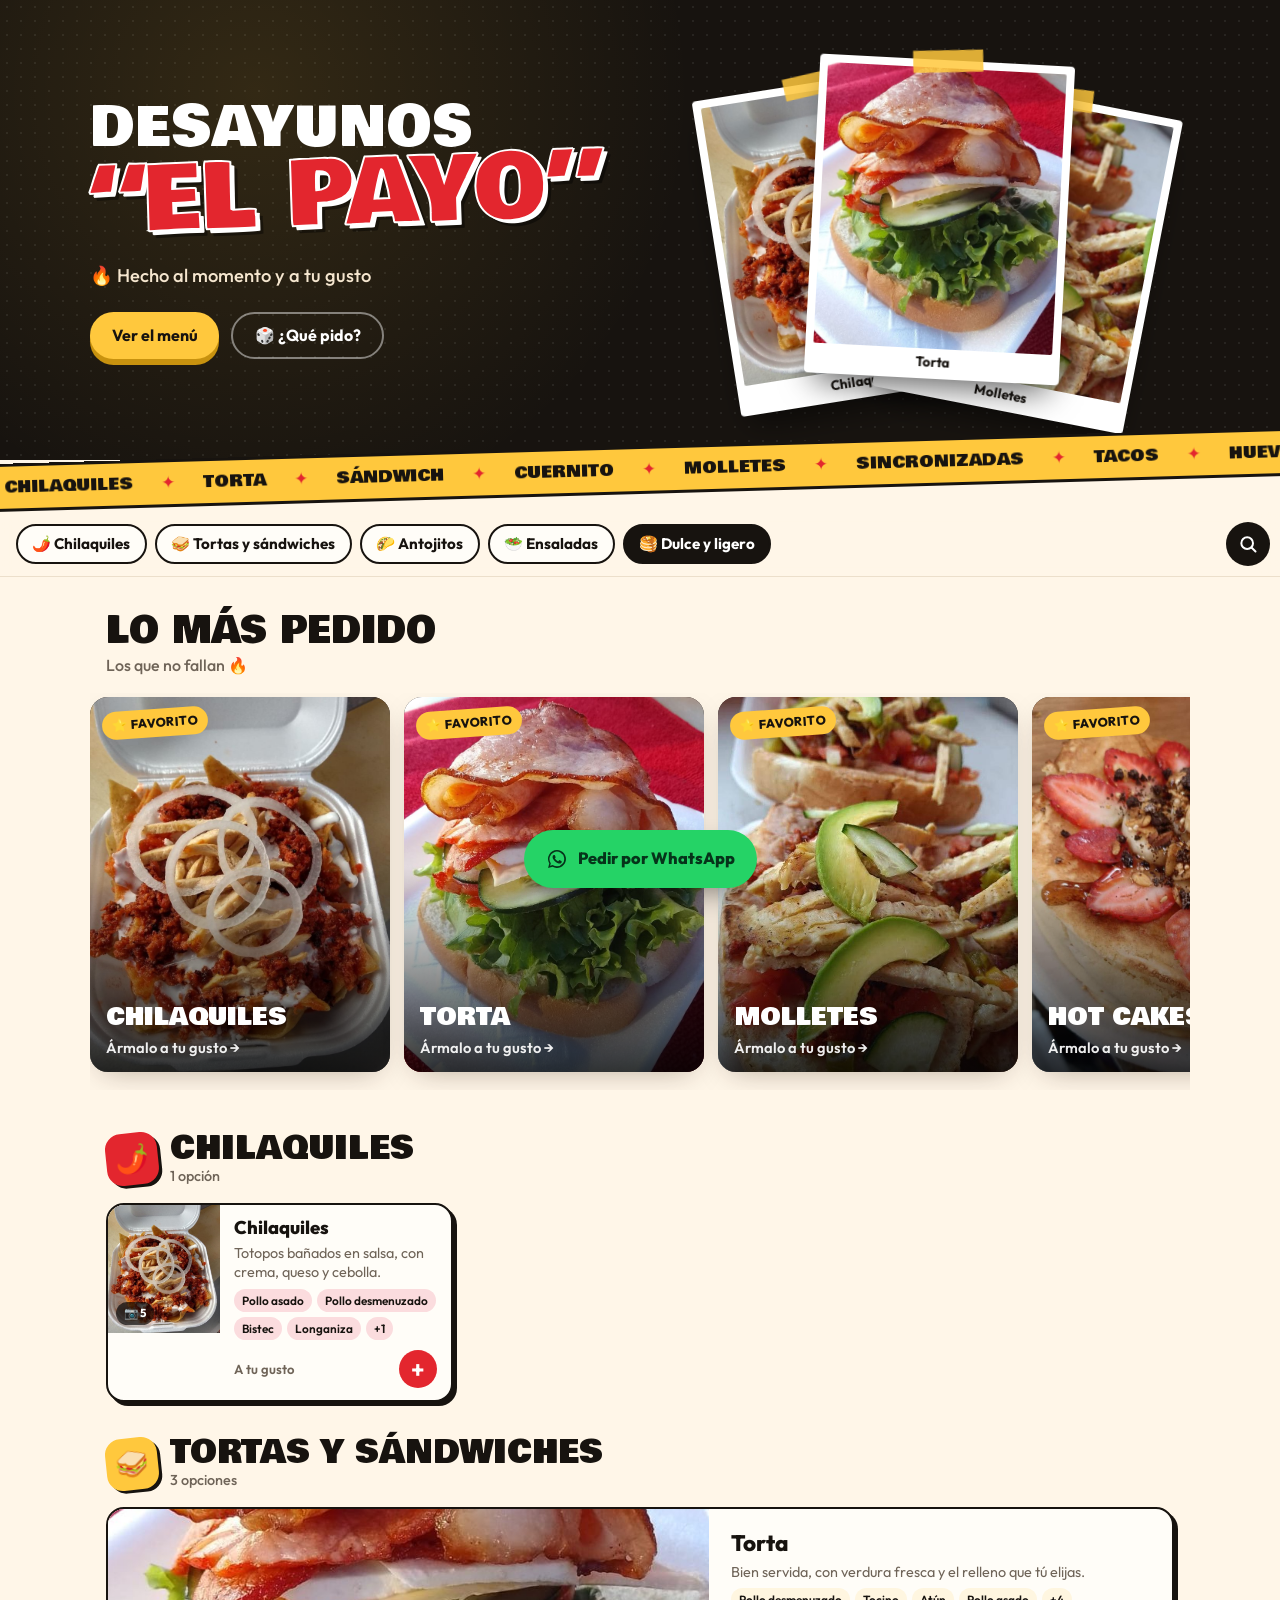
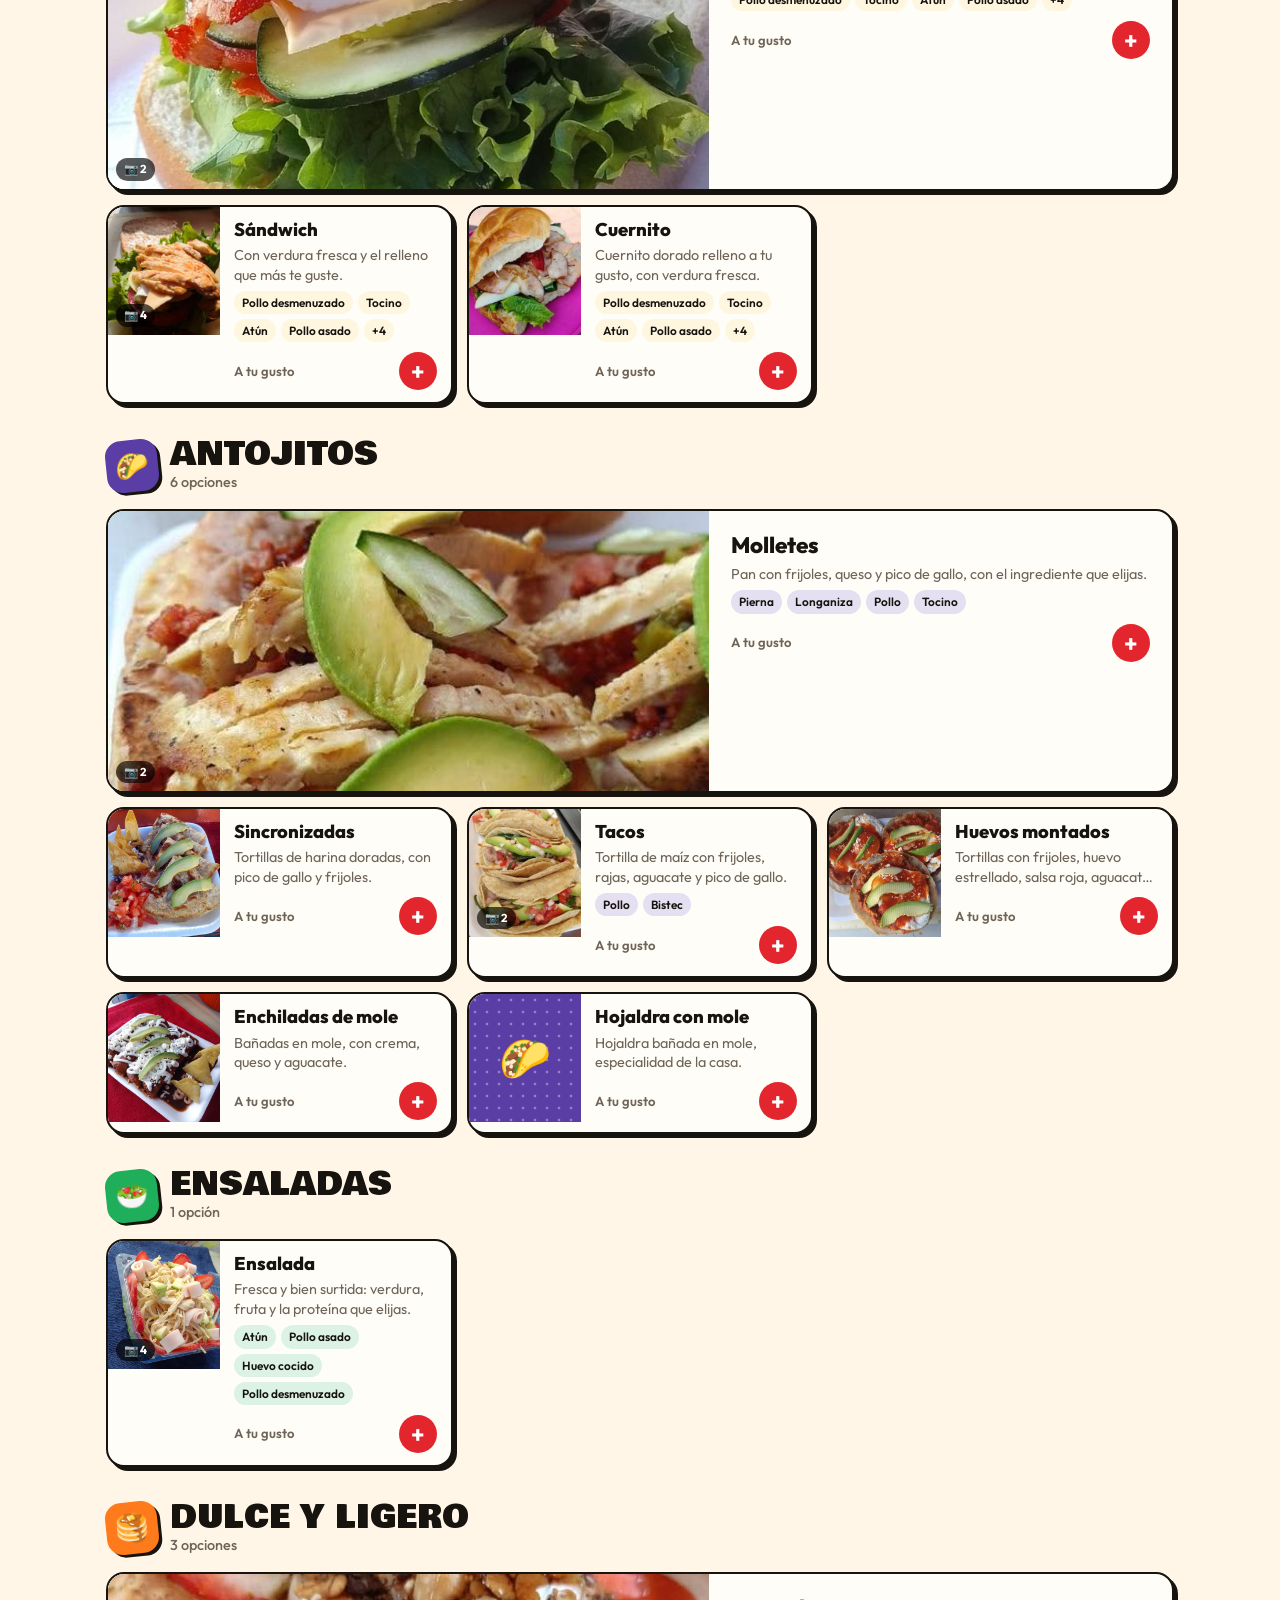
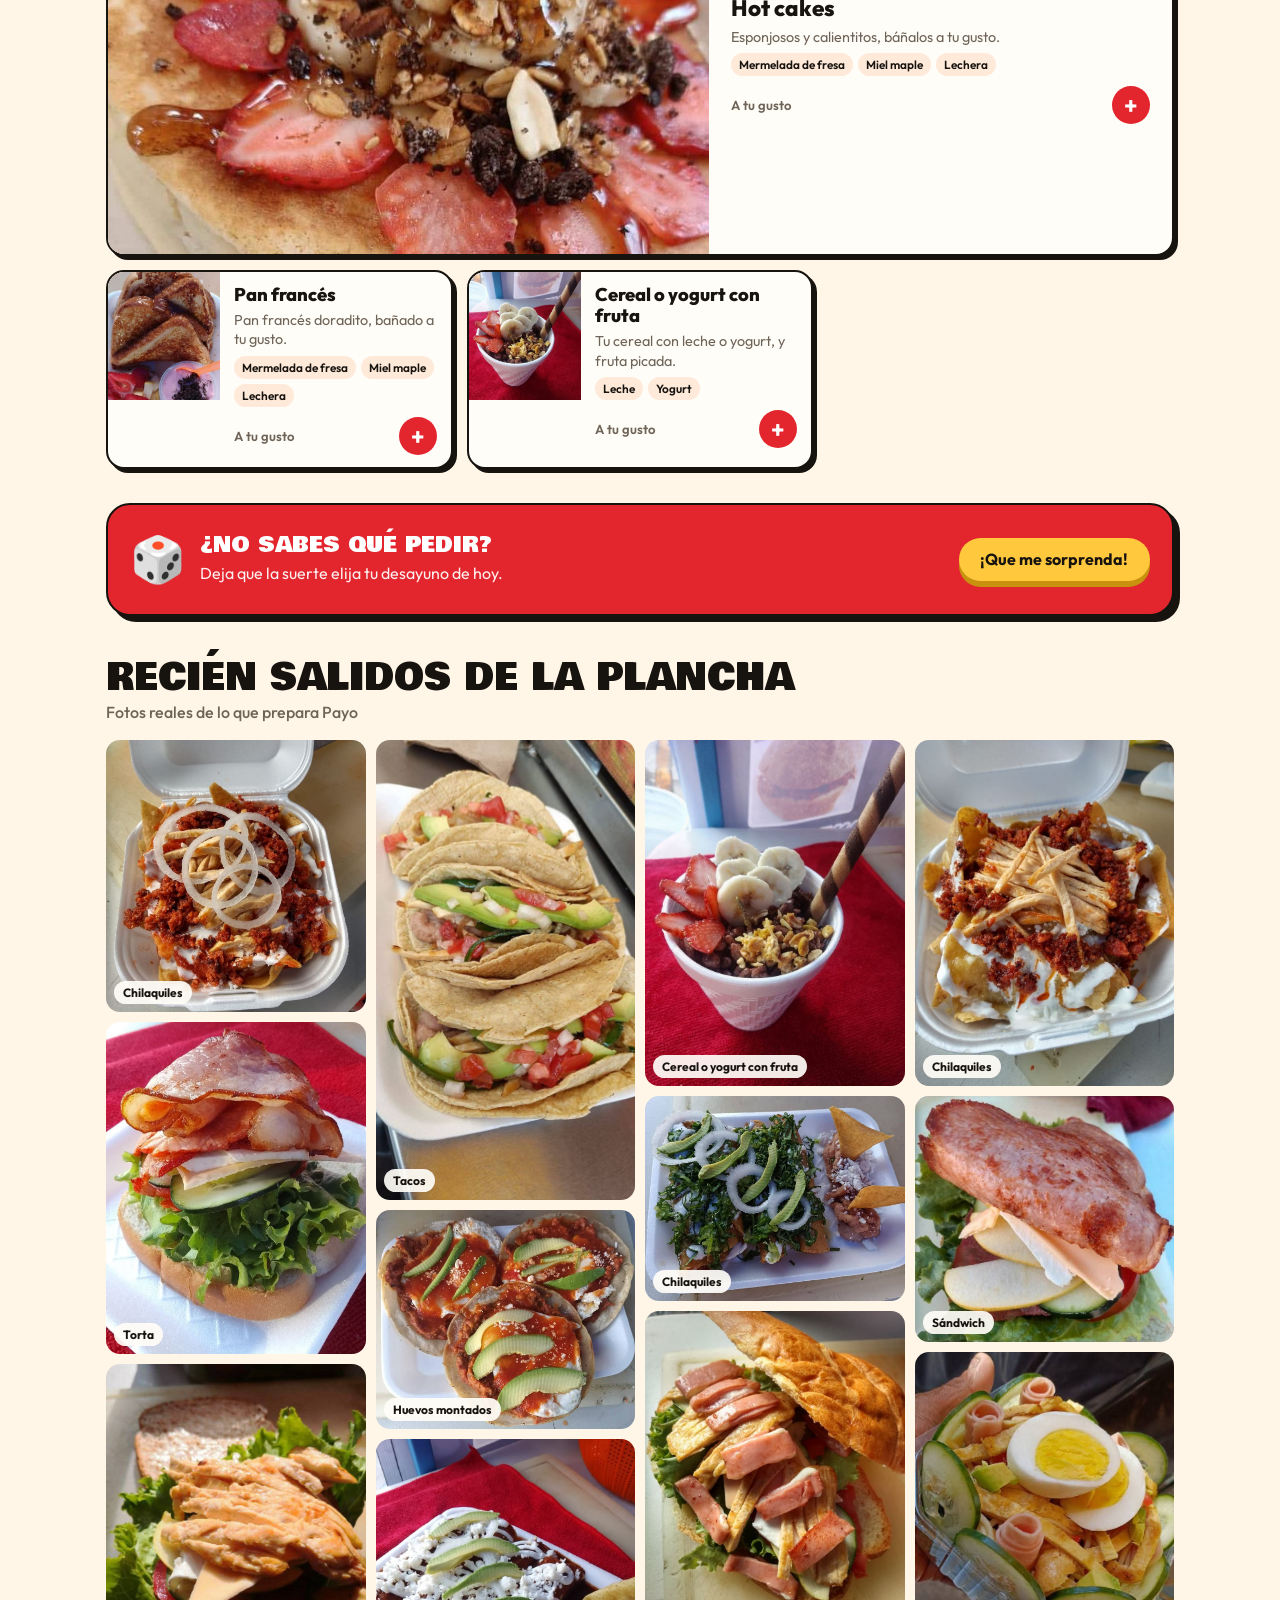
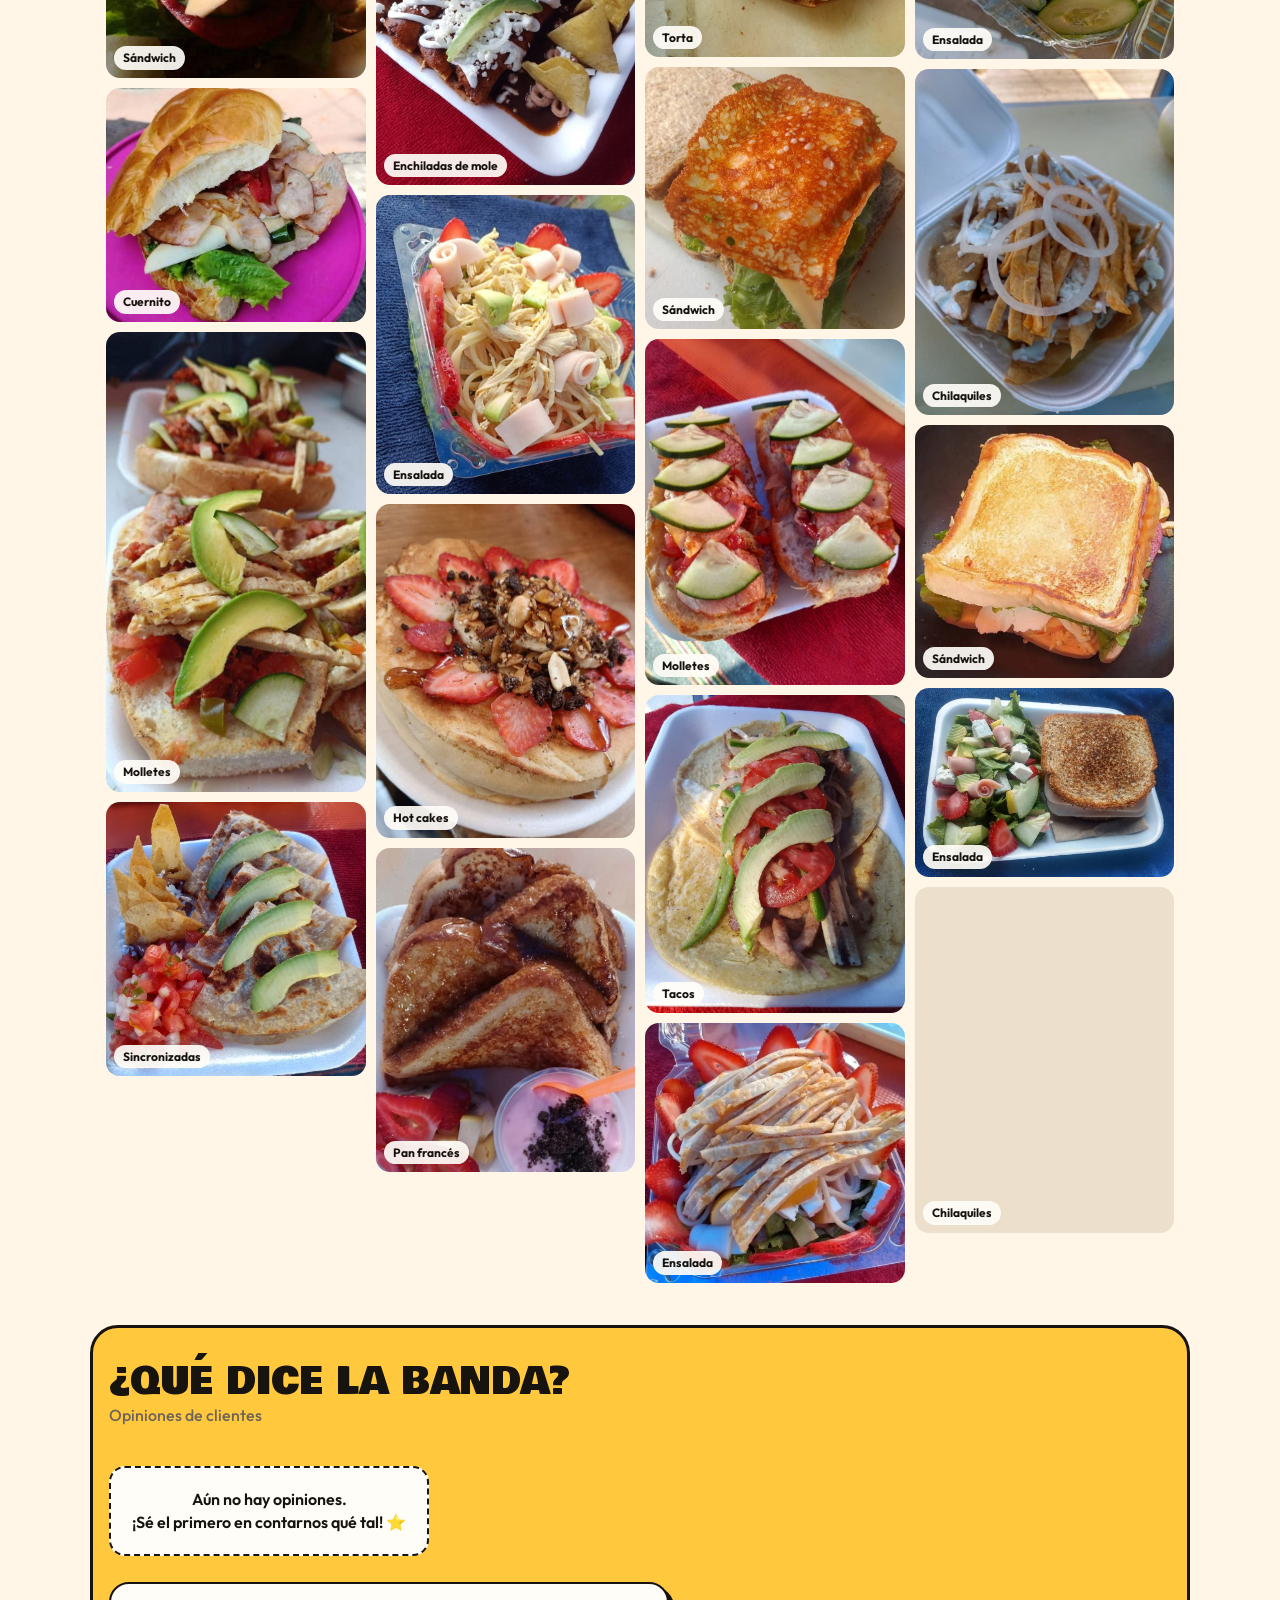
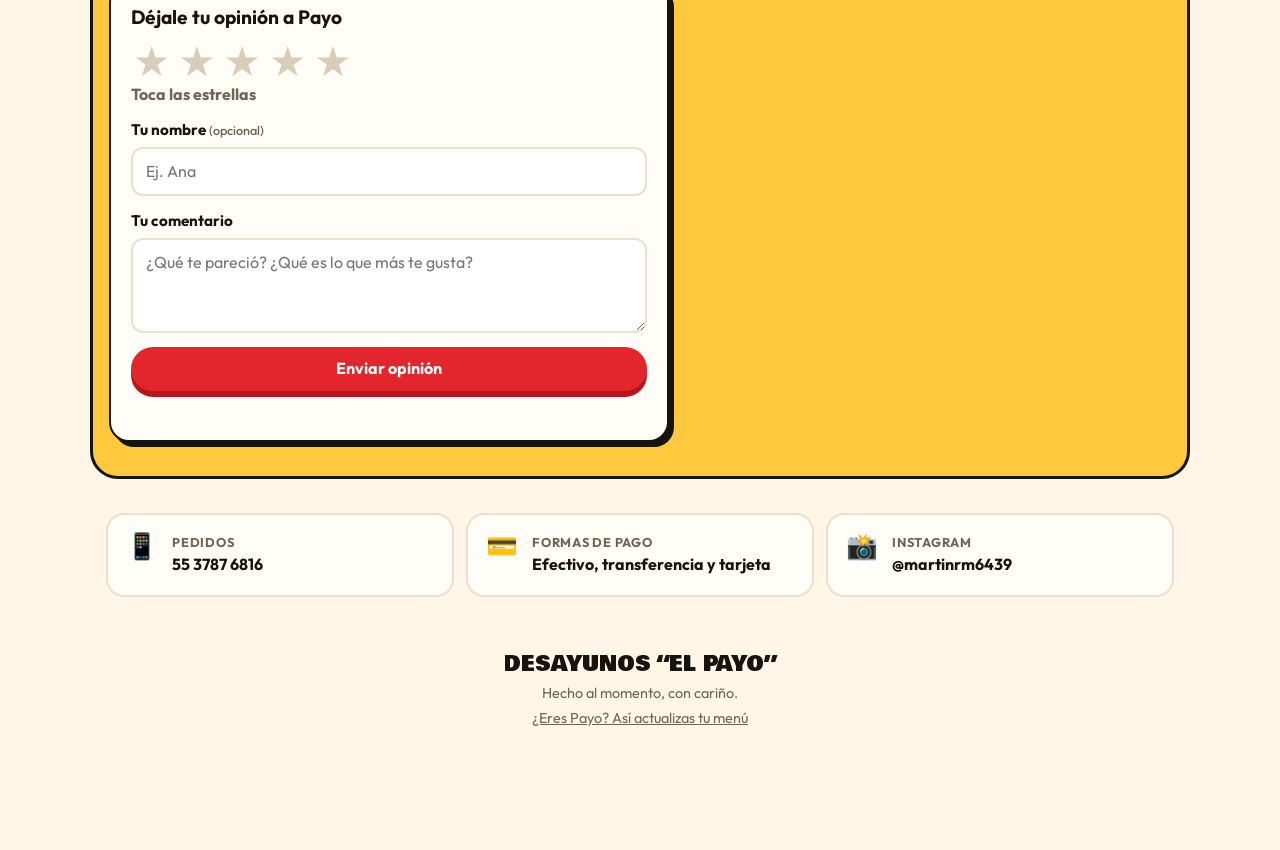
==== index.html @ 549eda96 "Menú digital de Desayunos El Payo Menú para celular con fotos de Payo, pedidos personalizados por Wh" ====
<!DOCTYPE html>
<html lang="es">
<head>
  <meta charset="UTF-8">
  <meta name="viewport" content="width=device-width, initial-scale=1, viewport-fit=cover">
  <title>Desayunos El Payo · Menú</title>
  <meta name="description" content="Menú de Desayunos El Payo: chilaquiles, tortas, molletes y más, hechos al momento y a tu gusto. Pide por WhatsApp.">
  <meta name="theme-color" content="#17130F">
  <meta property="og:title" content="Desayunos El Payo · Menú">
  <meta property="og:description" content="Hecho al momento y a tu gusto. Arma tu pedido y mándalo por WhatsApp.">
  <meta property="og:image" content="fotos/chilaquiles-1.jpg">
  <link rel="icon" href="data:image/svg+xml,<svg xmlns='http://www.w3.org/2000/svg' viewBox='0 0 100 100'><text y='.9em' font-size='90'>🍳</text></svg>">
  <link rel="preconnect" href="https://fonts.googleapis.com">
  <link rel="preconnect" href="https://fonts.gstatic.com" crossorigin>
  <link href="https://fonts.googleapis.com/css2?family=Bowlby+One&family=Outfit:wght@400;500;600;700;800&display=swap" rel="stylesheet">
  <link rel="stylesheet" href="estilos.css">
</head>
<body>

  <!-- PORTADA -->
  <header class="hero" id="inicio">
    <div class="hero-text">
      <p class="hero-kicker">Desayunos</p>
      <h1 class="hero-title" id="nombre-negocio">“El Payo”</h1>
      <p class="hero-tagline" id="frase">Hecho al momento y a tu gusto</p>
      <div class="hero-actions">
        <a href="#menu" class="btn btn-yellow">Ver el menú</a>
        <button type="button" class="btn btn-ghost" data-ruleta>🎲 ¿Qué pido?</button>
      </div>
    </div>
    <div class="hero-photos" id="hero-fotos" aria-hidden="true"></div>
  </header>

  <div class="marquee" aria-hidden="true"><div class="marquee-track" id="marquee"></div></div>

  <div class="aviso" id="aviso" hidden></div>

  <!-- NAVEGACIÓN DE CATEGORÍAS -->
  <nav class="cats" id="cats" aria-label="Categorías del menú">
    <div class="cats-scroll" id="cats-lista"></div>
    <button type="button" class="cats-search" id="btn-buscar" aria-label="Buscar platillo">
      <svg viewBox="0 0 24 24" width="20" height="20"><circle cx="11" cy="11" r="7" fill="none" stroke="currentColor" stroke-width="2.4"/><path d="M16.5 16.5 21 21" stroke="currentColor" stroke-width="2.4" stroke-linecap="round"/></svg>
    </button>
    <div class="search-box" id="search-box" hidden>
      <input type="search" id="buscar" placeholder="Busca: chilaquiles, pierna, hot cakes…" autocomplete="off" aria-label="Buscar en el menú">
      <button type="button" id="cerrar-buscar" aria-label="Cerrar búsqueda">✕</button>
    </div>
  </nav>

  <main>
    <section class="block favs" id="favoritos" hidden>
      <div class="block-head">
        <h2 class="block-title">Lo más pedido</h2>
        <p class="block-sub">Los que no fallan 🔥</p>
      </div>
      <div class="favs-scroll" id="favs-lista"></div>
    </section>

    <div id="menu" class="menu"></div>
    <p class="sin-resultados" id="sin-resultados" hidden>No encontramos ese antojo 😅 <br>Pídeselo a Payo por WhatsApp, seguro te lo prepara.</p>

    <!-- RULETA -->
    <section class="block ruleta-cta">
      <div class="ruleta-card">
        <span class="ruleta-dice" aria-hidden="true">🎲</span>
        <div>
          <h2>¿No sabes qué pedir?</h2>
          <p>Deja que la suerte elija tu desayuno de hoy.</p>
        </div>
        <button type="button" class="btn btn-red" data-ruleta>¡Que me sorprenda!</button>
      </div>
    </section>

    <!-- GALERÍA -->
    <section class="block" id="galeria">
      <div class="block-head">
        <h2 class="block-title">Recién salidos de la plancha</h2>
        <p class="block-sub">Fotos reales de lo que prepara Payo</p>
      </div>
      <div class="galeria" id="galeria-lista"></div>
    </section>

    <!-- OPINIONES -->
    <section class="block opiniones" id="opiniones">
      <div class="block-head">
        <h2 class="block-title">¿Qué dice la banda?</h2>
        <p class="block-sub">Opiniones de clientes</p>
      </div>
      <div class="op-resumen" id="op-resumen"></div>
      <div class="op-scroll" id="op-lista"></div>

      <form class="op-form" id="op-form" novalidate>
        <h3>Déjale tu opinión a Payo</h3>
        <div class="stars-input" id="stars-input" role="radiogroup" aria-label="Calificación">
          <button type="button" role="radio" aria-checked="false" data-v="1" aria-label="1 estrella">★</button>
          <button type="button" role="radio" aria-checked="false" data-v="2" aria-label="2 estrellas">★</button>
          <button type="button" role="radio" aria-checked="false" data-v="3" aria-label="3 estrellas">★</button>
          <button type="button" role="radio" aria-checked="false" data-v="4" aria-label="4 estrellas">★</button>
          <button type="button" role="radio" aria-checked="false" data-v="5" aria-label="5 estrellas">★</button>
        </div>
        <p class="stars-label" id="stars-label">Toca las estrellas</p>
        <label class="field">
          <span>Tu nombre <small>(opcional)</small></span>
          <input type="text" id="op-nombre" maxlength="40" autocomplete="given-name" placeholder="Ej. Ana">
        </label>
        <label class="field">
          <span>Tu comentario</span>
          <textarea id="op-comentario" rows="3" maxlength="400" placeholder="¿Qué te pareció? ¿Qué es lo que más te gusta?"></textarea>
        </label>
        <input type="text" id="op-web" class="hp" tabindex="-1" autocomplete="off" aria-hidden="true">
        <button type="submit" class="btn btn-red btn-block">Enviar opinión</button>
        <p class="op-nota" id="op-nota"></p>
      </form>
    </section>

    <!-- INFORMACIÓN -->
    <section class="block info" id="info">
      <div class="info-grid" id="info-lista"></div>
    </section>
  </main>

  <footer class="footer">
    <p class="footer-brand" id="footer-nombre">Desayunos “El Payo”</p>
    <p>Hecho al momento, con cariño.</p>
    <p class="footer-links"><a href="ayuda.html">¿Eres Payo? Así actualizas tu menú</a></p>
  </footer>

  <!-- BARRA DE PEDIDO -->
  <div class="cartbar" id="cartbar">
    <a class="cartbar-wa" id="cartbar-wa" href="#" target="_blank" rel="noopener">
      <svg viewBox="0 0 32 32" width="22" height="22" aria-hidden="true"><path fill="currentColor" d="M16 3a13 13 0 0 0-11.2 19.6L3 29l6.6-1.7A13 13 0 1 0 16 3Zm0 23.7c-2 0-4-.6-5.7-1.6l-.4-.2-3.9 1 1-3.8-.3-.4A10.7 10.7 0 1 1 16 26.7Zm5.9-8c-.3-.2-1.9-1-2.2-1-.3-.2-.5-.2-.7.1l-1 1.3c-.2.2-.4.2-.7.1a8.8 8.8 0 0 1-4.4-3.8c-.3-.6.3-.5 1-1.7.1-.2 0-.4 0-.6l-1-2.4c-.3-.6-.5-.5-.7-.5h-.6c-.2 0-.6.1-.9.4-.3.3-1.1 1.1-1.1 2.7s1.2 3.2 1.3 3.4c.2.2 2.3 3.5 5.6 5 2.1.9 2.9 1 4 .8.6-.1 1.9-.8 2.2-1.5.3-.8.3-1.4.2-1.5 0-.2-.3-.3-.6-.4Z"/></svg>
      <span>Pedir por WhatsApp</span>
    </a>
    <button type="button" class="cartbar-cart" id="cartbar-cart" hidden>
      <span class="cartbar-count" id="cartbar-count">0</span>
      <span class="cartbar-label">Ver mi pedido</span>
      <span class="cartbar-total" id="cartbar-total"></span>
    </button>
  </div>

  <!-- HOJAS (ventanas que suben desde abajo) -->
  <div class="overlay" id="overlay" hidden></div>

  <section class="sheet sheet-platillo" id="sheet-platillo" role="dialog" aria-modal="true" aria-labelledby="pl-nombre" hidden>
    <button type="button" class="sheet-close" data-cerrar aria-label="Cerrar">✕</button>
    <div class="pl-scroll" id="pl-scroll">
      <div class="pl-gal" id="pl-media"></div>
      <div class="pl-info" id="pl-body"></div>
    </div>
    <div class="sheet-foot">
      <div class="qty" aria-label="Cantidad">
        <button type="button" id="pl-menos" aria-label="Uno menos">−</button>
        <output id="pl-qty">1</output>
        <button type="button" id="pl-mas" aria-label="Uno más">+</button>
      </div>
      <button type="button" class="btn btn-red btn-grow" id="pl-agregar">Agregar</button>
    </div>
  </section>

  <section class="sheet" id="sheet-carrito" role="dialog" aria-modal="true" aria-labelledby="car-titulo" hidden>
    <button type="button" class="sheet-close" data-cerrar aria-label="Cerrar">✕</button>
    <div class="sheet-body">
      <h2 class="sheet-title" id="car-titulo">Mi pedido</h2>
      <ul class="car-items" id="car-items"></ul>
      <button type="button" class="link-btn" data-cerrar>+ Agregar algo más</button>

      <div class="car-form">
        <label class="field">
          <span>¿A nombre de quién?</span>
          <input type="text" id="car-nombre" maxlength="40" autocomplete="given-name" placeholder="Tu nombre">
        </label>
        <div class="field" id="car-entrega-campo">
          <span>¿Cómo lo quieres?</span>
          <div class="chips" id="car-entrega">
            <button type="button" class="chip is-on" data-v="recoger">🏃 Paso por él</button>
            <button type="button" class="chip" data-v="llevar">🛵 Me lo llevas</button>
          </div>
        </div>
        <label class="field" id="car-dir-campo" hidden>
          <span>¿A dónde te lo llevamos?</span>
          <input type="text" id="car-dir" maxlength="120" autocomplete="street-address" placeholder="Oficina, local, calle…">
        </label>
        <div class="field">
          <span>¿Para cuándo?</span>
          <div class="chips" id="car-hora">
            <button type="button" class="chip is-on" data-v="ya">⚡ Lo antes posible</button>
            <button type="button" class="chip" data-v="hora">🕘 A una hora</button>
          </div>
          <input type="time" id="car-hora-input" class="mt" hidden aria-label="Hora">
        </div>
        <label class="field">
          <span>¿Algo más que deba saber Payo? <small>(opcional)</small></span>
          <textarea id="car-nota" rows="2" maxlength="200" placeholder="Ej. pago con transferencia, traigo cambio de $200…"></textarea>
        </label>
      </div>
    </div>
    <div class="sheet-foot sheet-foot-col">
      <div class="car-total" id="car-total"></div>
      <button type="button" class="btn btn-wa btn-block" id="car-enviar">
        <svg viewBox="0 0 32 32" width="22" height="22" aria-hidden="true"><path fill="currentColor" d="M16 3a13 13 0 0 0-11.2 19.6L3 29l6.6-1.7A13 13 0 1 0 16 3Zm0 23.7c-2 0-4-.6-5.7-1.6l-.4-.2-3.9 1 1-3.8-.3-.4A10.7 10.7 0 1 1 16 26.7Zm5.9-8c-.3-.2-1.9-1-2.2-1-.3-.2-.5-.2-.7.1l-1 1.3c-.2.2-.4.2-.7.1a8.8 8.8 0 0 1-4.4-3.8c-.3-.6.3-.5 1-1.7.1-.2 0-.4 0-.6l-1-2.4c-.3-.6-.5-.5-.7-.5h-.6c-.2 0-.6.1-.9.4-.3.3-1.1 1.1-1.1 2.7s1.2 3.2 1.3 3.4c.2.2 2.3 3.5 5.6 5 2.1.9 2.9 1 4 .8.6-.1 1.9-.8 2.2-1.5.3-.8.3-1.4.2-1.5 0-.2-.3-.3-.6-.4Z"/></svg>
        Enviar pedido por WhatsApp
      </button>
    </div>
  </section>

  <section class="sheet sheet-ruleta" id="sheet-ruleta" role="dialog" aria-modal="true" aria-label="¿Qué pido?" hidden>
    <button type="button" class="sheet-close" data-cerrar aria-label="Cerrar">✕</button>
    <div class="sheet-body ruleta-body">
      <p class="ruleta-kicker">Hoy te toca…</p>
      <div class="ruleta-foto" id="ru-foto"></div>
      <p class="ruleta-nombre" id="ru-nombre">…</p>
      <p class="ruleta-detalle" id="ru-detalle"></p>
      <div class="ruleta-acciones">
        <button type="button" class="btn btn-ghost-dark" id="ru-otra">🎲 Otra vez</button>
        <button type="button" class="btn btn-red" id="ru-quiero" disabled>¡Ese mero!</button>
      </div>
    </div>
  </section>

  <div class="lightbox" id="lightbox" role="dialog" aria-modal="true" aria-label="Foto" hidden>
    <button type="button" class="lb-close" data-cerrar aria-label="Cerrar">✕</button>
    <button type="button" class="lb-nav lb-prev" id="lb-prev" aria-label="Foto anterior">‹</button>
    <img id="lb-img" alt="">
    <button type="button" class="lb-nav lb-next" id="lb-next" aria-label="Foto siguiente">›</button>
    <div class="lb-caption">
      <span id="lb-nombre"></span>
      <button type="button" class="btn btn-yellow btn-sm" id="lb-pedir">Lo quiero</button>
    </div>
  </div>

  <div class="toast" id="toast" role="status" aria-live="polite"></div>

  <script src="configuracion.js"></script>
  <script src="menu-respaldo.js"></script>
  <script src="app.js"></script>
</body>
</html>
---- estilos.css ----
/* ========== Desayunos El Payo · estilos ========== */
:root {
  --ink: #17130f;
  --ink-2: #2a231c;
  --cream: #fff6e8;
  --paper: #fffdf8;
  --line: #ecdfcb;
  --muted: #6f6458;
  --red: #e3262e;
  --red-dark: #b8141c;
  --yellow: #ffc83d;
  --purple: #5a3ea6;
  --green: #1faf5a;
  --wa: #25d366;
  --radius: 18px;
  --shadow: 0 10px 30px -12px rgba(40, 20, 0, .35);
  --display: "Bowlby One", "Arial Black", Impact, sans-serif;
  --body: "Outfit", system-ui, -apple-system, "Segoe UI", sans-serif;
  --safe-b: env(safe-area-inset-bottom, 0px);
}

* { box-sizing: border-box; }
html { scroll-behavior: smooth; scroll-padding-top: 76px; -webkit-text-size-adjust: 100%; }
body {
  margin: 0;
  background: var(--cream);
  color: var(--ink);
  font-family: var(--body);
  font-size: 16px;
  line-height: 1.45;
  padding-bottom: calc(88px + var(--safe-b));
  overflow-x: hidden;
}
body.no-scroll { overflow: hidden; }
img { display: block; max-width: 100%; }
button { font: inherit; color: inherit; cursor: pointer; -webkit-user-select: none; user-select: none; }
a { color: inherit; }
[hidden] { display: none !important; }
:focus-visible { outline: 3px solid var(--yellow); outline-offset: 2px; border-radius: 6px; }

/* ---------- botones ---------- */
.btn {
  display: inline-flex; align-items: center; justify-content: center; gap: .5em;
  border: 0; border-radius: 999px; padding: .8em 1.35em;
  font-weight: 700; font-size: 1rem; text-decoration: none; line-height: 1.1;
  transition: transform .15s ease, background-color .15s ease, box-shadow .15s ease;
  -webkit-tap-highlight-color: transparent;
}
.btn:active { transform: scale(.96); }
.btn:disabled { opacity: .45; pointer-events: none; }
.btn-red { background: var(--red); color: #fff; box-shadow: 0 6px 0 var(--red-dark); }
.btn-red:active { box-shadow: 0 2px 0 var(--red-dark); transform: translateY(3px); }
.btn-yellow { background: var(--yellow); color: var(--ink); box-shadow: 0 6px 0 #c8920f; }
.btn-ghost { background: transparent; color: #fff; border: 2px solid rgba(255,255,255,.45); }
.btn-ghost-dark { background: transparent; color: var(--ink); border: 2px solid var(--line); }
.btn-wa { background: var(--wa); color: #06331a; box-shadow: 0 6px 0 #129447; font-size: 1.05rem; }
.btn-block { width: 100%; }
.btn-grow { flex: 1; }
.btn-sm { padding: .55em 1em; font-size: .9rem; box-shadow: none; }
.link-btn { background: none; border: 0; color: var(--red); font-weight: 700; padding: .6em 0; }

/* ---------- portada ---------- */
.hero {
  position: relative;
  background:
    radial-gradient(circle at 20% 20%, rgba(255,200,61,.12), transparent 40%),
    radial-gradient(rgba(255,255,255,.07) 1.2px, transparent 1.4px) 0 0 / 14px 14px,
    var(--ink);
  color: #fff;
  padding: 34px 20px 40px;
  overflow: hidden;
  display: grid;
  gap: 28px;
}
.hero-text { position: relative; z-index: 2; max-width: 34rem; }
.hero-kicker {
  margin: 0; font-family: var(--display); font-size: clamp(2rem, 9vw, 3.4rem);
  letter-spacing: .02em; line-height: 1; text-transform: uppercase;
}
.hero-title {
  margin: .05em 0 0; font-family: var(--display); font-weight: 400;
  font-size: clamp(2.6rem, 12.5vw, 5.6rem); line-height: .95; color: var(--red);
  text-transform: uppercase;
  -webkit-text-stroke: 2px #fff;
  text-shadow: 4px 4px 0 #fff, 7px 7px 0 rgba(0,0,0,.4);
  transform: rotate(-2deg); transform-origin: left;
}
.hero-tagline { margin: 18px 0 22px; font-size: 1.15rem; color: #f5e6cf; font-weight: 500; }
.hero-tagline::before { content: "🔥 "; }
.hero-actions { display: flex; flex-wrap: wrap; gap: 12px; }

.hero-photos { position: relative; height: 250px; max-width: 440px; width: 100%; margin: 0 auto; }
.polaroid {
  position: absolute; width: 58%; aspect-ratio: 4 / 5; background: #fff; padding: 8px 8px 30px;
  box-shadow: 0 18px 30px -10px rgba(0,0,0,.6); border-radius: 4px;
  animation: drop-in .7s cubic-bezier(.2,.9,.3,1.3) both;
}
.polaroid img { width: 100%; height: 100%; object-fit: cover; border-radius: 2px; }
.polaroid span {
  position: absolute; bottom: 6px; left: 0; right: 0; text-align: center;
  font-weight: 700; color: var(--ink); font-size: .85rem;
}
.polaroid::before { /* cinta */
  content: ""; position: absolute; top: -10px; left: 50%; width: 70px; height: 22px;
  transform: translateX(-50%) rotate(-4deg); background: rgba(255,200,61,.85);
}
.polaroid:nth-child(1) { left: 0; top: 20px; transform: rotate(-9deg); animation-delay: .1s; }
.polaroid:nth-child(2) { left: 22%; top: 0; transform: rotate(3deg); z-index: 2; animation-delay: .25s; }
.polaroid:nth-child(3) { right: 0; top: 34px; transform: rotate(11deg); animation-delay: .4s; }
.hero-photos .polaroid { height: auto; }
@keyframes drop-in { from { opacity: 0; translate: 0 -40px; } to { opacity: 1; translate: 0 0; } }

@media (min-width: 760px) {
  .hero { grid-template-columns: 1.1fr 1fr; align-items: center; padding: 60px max(32px, calc((100vw - 1100px) / 2)); }
  .hero-photos { height: 340px; }
}

/* ---------- cinta de nombres ---------- */
.marquee {
  background: var(--yellow); color: var(--ink); overflow: hidden;
  transform: rotate(-1.6deg); margin: -14px -10px 0; position: relative; z-index: 3;
  border-block: 3px solid var(--ink);
}
.marquee-track {
  display: flex; width: max-content; gap: 0; padding: 9px 0;
  font-family: var(--display); font-size: 1.05rem; text-transform: uppercase; white-space: nowrap;
  animation: marquee 32s linear infinite;
}
.marquee-track span { padding: 0 14px; }
.marquee-track span::after { content: "✦"; margin-left: 28px; color: var(--red); }
@keyframes marquee { to { transform: translateX(-50%); } }

/* ---------- aviso ---------- */
.aviso {
  margin: 22px 16px 0; padding: 14px 16px; border-radius: 14px;
  background: var(--purple); color: #fff; font-weight: 600; display: flex; gap: 10px; align-items: flex-start;
  box-shadow: var(--shadow);
}
.aviso::before { content: "📣"; font-size: 1.3rem; line-height: 1; }

/* ---------- categorías ---------- */
.cats {
  position: sticky; top: 0; z-index: 20; margin-top: 18px;
  background: rgba(255,246,232,.92); backdrop-filter: blur(10px); -webkit-backdrop-filter: blur(10px);
  border-bottom: 1px solid var(--line);
  display: flex; align-items: center;
}
.cats-scroll {
  flex: 1; display: flex; gap: 8px; overflow-x: auto; padding: 12px 16px; scrollbar-width: none;
  scroll-snap-type: x proximity;
}
.cats-scroll::-webkit-scrollbar { display: none; }
.cat-chip {
  flex: none; border: 2px solid var(--ink); background: var(--paper); border-radius: 999px;
  padding: .45em .95em; font-weight: 700; font-size: .95rem; white-space: nowrap; scroll-snap-align: start;
  text-decoration: none; color: var(--ink);
  transition: background-color .2s, color .2s, transform .15s;
}
.cat-chip.is-on { background: var(--ink); color: #fff; }
.cat-chip:active { transform: scale(.95); }
.cats-search {
  flex: none; width: 44px; height: 44px; margin-right: 10px; border-radius: 50%;
  border: 0; background: var(--ink); color: #fff; display: grid; place-items: center;
}
.search-box {
  position: absolute; inset: 0; background: var(--cream); display: flex; align-items: center; gap: 8px; padding: 0 12px;
}
.search-box input {
  flex: 1; height: 46px; border-radius: 999px; border: 2px solid var(--ink); padding: 0 18px;
  font: inherit; background: var(--paper);
}
.search-box button { border: 0; background: none; font-size: 1.2rem; width: 40px; height: 40px; }

/* ---------- bloques ---------- */
main { max-width: 1100px; margin: 0 auto; }
.block { padding: 34px 16px 8px; }
.block-head { margin-bottom: 16px; }
.block-title {
  margin: 0; font-family: var(--display); font-weight: 400; font-size: clamp(1.6rem, 6.5vw, 2.3rem);
  line-height: 1.05; text-transform: uppercase;
}
.block-sub { margin: 4px 0 0; color: var(--muted); font-weight: 500; }

/* favoritos */
.favs-scroll {
  display: grid; grid-auto-flow: column; grid-auto-columns: min(78%, 300px); gap: 14px;
  overflow-x: auto; scroll-snap-type: x mandatory; padding: 4px 16px 18px; margin: 0 -16px;
  scrollbar-width: none;
}
.favs-scroll::-webkit-scrollbar { display: none; }
.fav {
  position: relative; scroll-snap-align: start; border: 0; padding: 0; text-align: left;
  border-radius: var(--radius); overflow: hidden; aspect-ratio: 4 / 5; background: var(--ink-2);
  box-shadow: var(--shadow);
}
.fav img { width: 100%; height: 100%; object-fit: cover; transition: transform .5s; }
.fav:hover img { transform: scale(1.05); }
.fav::after { content: ""; position: absolute; inset: 0; background: linear-gradient(transparent 45%, rgba(0,0,0,.8)); }
.fav-info { position: absolute; left: 16px; right: 16px; bottom: 14px; z-index: 2; color: #fff; }
.fav-name, .fav-cta { display: block; }
.fav-name { font-family: var(--display); font-size: 1.5rem; line-height: 1.05; text-transform: uppercase; }
.fav-cta { margin-top: 6px; font-weight: 600; font-size: .92rem; opacity: .92; }
.sticker {
  position: absolute; top: 12px; left: 12px; z-index: 2; background: var(--yellow); color: var(--ink);
  font-weight: 800; font-size: .78rem; padding: 5px 10px; border-radius: 999px; transform: rotate(-4deg);
  text-transform: uppercase; letter-spacing: .03em;
}

/* menú */
.menu { padding: 0 16px; }
.cat { padding-top: 34px; }
.cat-head { display: flex; align-items: center; gap: 12px; margin-bottom: 16px; }
.cat-emoji {
  width: 52px; height: 52px; border-radius: 16px; display: grid; place-items: center; font-size: 1.7rem;
  background: var(--accent, var(--red)); transform: rotate(-6deg); box-shadow: 3px 3px 0 var(--ink); flex: none;
}
.cat-name { margin: 0; font-family: var(--display); font-weight: 400; font-size: clamp(1.5rem, 6vw, 2rem); line-height: 1; text-transform: uppercase; }
.cat-count { margin: 2px 0 0; color: var(--muted); font-size: .9rem; font-weight: 500; }

.dishes { display: grid; gap: 14px; }
@media (min-width: 700px) { .dishes { grid-template-columns: repeat(2, 1fr); } .dish-big { grid-column: 1 / -1; } }
@media (min-width: 1000px) { .dishes { grid-template-columns: repeat(3, 1fr); } }

.dish {
  position: relative; display: grid; grid-template-columns: 112px 1fr; gap: 0; text-align: left;
  background: var(--paper); border: 2px solid var(--ink); border-radius: var(--radius); overflow: hidden; padding: 0;
  box-shadow: 4px 4px 0 var(--ink); transition: transform .15s, box-shadow .15s;
}
.dish:active { transform: translate(2px, 2px); box-shadow: 2px 2px 0 var(--ink); }
.dish-photo { position: relative; background: var(--line); min-height: 128px; }
.dish-photo img { position: absolute; inset: 0; width: 100%; height: 100%; object-fit: cover; }
.dish-body { padding: 12px 14px; display: flex; flex-direction: column; gap: 6px; min-width: 0; }
.dish-name { margin: 0; font-weight: 800; font-size: 1.15rem; line-height: 1.15; }
.dish-desc { margin: 0; color: var(--muted); font-size: .9rem; line-height: 1.35; display: -webkit-box; -webkit-line-clamp: 2; -webkit-box-orient: vertical; overflow: hidden; }
.dish-foot { margin-top: auto; display: flex; align-items: center; justify-content: space-between; gap: 8px; padding-top: 4px; }
.price { font-weight: 800; font-size: 1.05rem; }
.price-q { font-weight: 600; font-size: .82rem; color: var(--muted); }
.add-pill {
  flex: none; width: 38px; height: 38px; border-radius: 50%; background: var(--red); color: #fff;
  display: grid; place-items: center; font-size: 1.5rem; font-weight: 700; line-height: 1;
}
.mini-chips { display: flex; flex-wrap: wrap; gap: 5px; }
.mini-chip {
  font-size: .74rem; font-weight: 600; padding: 3px 8px; border-radius: 999px;
  background: color-mix(in srgb, var(--accent, var(--red)) 16%, #fff); color: var(--ink);
}
.photo-count {
  position: absolute; bottom: 8px; left: 8px; background: rgba(0,0,0,.65); color: #fff; font-size: .72rem;
  font-weight: 700; padding: 3px 8px; border-radius: 999px;
}

.dish-big { grid-template-columns: 1fr; }
.dish-big .dish-photo { aspect-ratio: 16 / 10; min-height: 0; }
.dish-big .dish-name { font-size: 1.4rem; }
.dish-big .dish-desc { -webkit-line-clamp: 3; }
@media (min-width: 700px) {
  .dish-big { grid-template-columns: 1.3fr 1fr; }
  .dish-big .dish-photo { aspect-ratio: auto; min-height: 280px; }
  .dish-big .dish-body { padding: 22px; justify-content: center; }
}

.dish.agotado { filter: grayscale(.9); opacity: .7; }
.dish.agotado .add-pill { display: none; }
.badge-agotado {
  position: absolute; top: 10px; right: 10px; z-index: 2; background: var(--ink); color: #fff; font-size: .75rem;
  font-weight: 800; padding: 4px 10px; border-radius: 999px; text-transform: uppercase;
}

.ph { /* foto de relleno cuando no hay foto */
  position: absolute; inset: 0; display: grid; place-items: center; font-size: 2.6rem;
  background:
    radial-gradient(rgba(255,255,255,.35) 1.5px, transparent 1.6px) 0 0 / 12px 12px,
    var(--accent, var(--red));
}
.ph-lg { font-size: 4rem; }

.sin-resultados { text-align: center; padding: 40px 20px; font-weight: 600; color: var(--muted); }

/* ruleta */
.ruleta-card {
  background: var(--red); color: #fff; border-radius: 24px; padding: 22px; display: grid; gap: 14px;
  grid-template-columns: auto 1fr; align-items: center; box-shadow: 6px 6px 0 var(--ink); border: 2px solid var(--ink);
}
.ruleta-card h2 { margin: 0; font-family: var(--display); font-weight: 400; font-size: 1.35rem; text-transform: uppercase; line-height: 1.1; }
.ruleta-card p { margin: 4px 0 0; opacity: .92; }
.ruleta-card .btn { grid-column: 1 / -1; background: var(--yellow); color: var(--ink); box-shadow: 0 6px 0 #c8920f; }
.ruleta-dice { font-size: 2.8rem; display: inline-block; animation: wobble 2.6s ease-in-out infinite; }
@keyframes wobble { 0%, 100% { transform: rotate(-10deg); } 50% { transform: rotate(12deg) scale(1.08); } }
@media (min-width: 700px) { .ruleta-card { grid-template-columns: auto 1fr auto; } .ruleta-card .btn { grid-column: auto; } }

/* galería */
.galeria { columns: 2; column-gap: 10px; }
@media (min-width: 700px) { .galeria { columns: 3; } }
@media (min-width: 1000px) { .galeria { columns: 4; } }
.g-item {
  break-inside: avoid; margin: 0 0 10px; position: relative; border-radius: 14px; overflow: hidden;
  border: 0; padding: 0; width: 100%; background: var(--line); display: block;
}
.g-item img { width: 100%; height: auto; transition: transform .4s; }
.g-item:hover img { transform: scale(1.04); }
.g-item span {
  position: absolute; left: 8px; bottom: 8px; background: rgba(255,253,248,.92); color: var(--ink);
  font-size: .75rem; font-weight: 700; padding: 3px 9px; border-radius: 999px;
}

/* opiniones */
.opiniones { background: var(--yellow); margin-top: 34px; padding-bottom: 34px; border-block: 3px solid var(--ink); }
@media (min-width: 1100px) { .opiniones { border-radius: 28px; border: 3px solid var(--ink); } }
.op-resumen { display: flex; align-items: center; gap: 18px; margin-bottom: 18px; flex-wrap: wrap; }
.op-score { font-family: var(--display); font-size: 3.4rem; line-height: 1; }
.op-stars { color: var(--red); font-size: 1.3rem; letter-spacing: 2px; }
.op-total { font-weight: 600; font-size: .92rem; }
.op-bars { flex: 1; min-width: 180px; display: grid; gap: 4px; font-size: .8rem; font-weight: 700; }
.op-bar { display: grid; grid-template-columns: 14px 1fr 26px; gap: 8px; align-items: center; }
.op-bar i { height: 8px; border-radius: 99px; background: rgba(23,19,15,.15); overflow: hidden; display: block; }
.op-bar i b { display: block; height: 100%; background: var(--ink); border-radius: 99px; }

.op-scroll {
  display: grid; grid-auto-flow: column; grid-auto-columns: min(82%, 320px); gap: 12px;
  overflow-x: auto; scroll-snap-type: x mandatory; padding: 4px 16px 16px; margin: 0 -16px; scrollbar-width: none;
}
.op-scroll::-webkit-scrollbar { display: none; }
.op-card {
  scroll-snap-align: start; background: var(--paper); border: 2px solid var(--ink); border-radius: 16px; padding: 16px;
  box-shadow: 4px 4px 0 var(--ink); display: flex; flex-direction: column; gap: 8px;
}
.op-card:nth-child(3n+2) { transform: rotate(.8deg); }
.op-card:nth-child(3n) { transform: rotate(-.8deg); }
.op-card .op-stars { font-size: 1rem; }
.op-card p { margin: 0; flex: 1; }
.op-quien { display: flex; align-items: center; gap: 10px; font-weight: 700; font-size: .9rem; }
.op-avatar { width: 34px; height: 34px; border-radius: 50%; display: grid; place-items: center; color: #fff; font-weight: 800; flex: none; }
.op-fecha { color: var(--muted); font-weight: 500; font-size: .8rem; }
.op-vacio { background: var(--paper); border: 2px dashed var(--ink); border-radius: 16px; padding: 20px; text-align: center; font-weight: 600; }

.op-form {
  margin-top: 10px; background: var(--paper); border: 2px solid var(--ink); border-radius: 20px; padding: 20px;
  box-shadow: 5px 5px 0 var(--ink); max-width: 560px;
}
.op-form h3 { margin: 0 0 8px; font-size: 1.2rem; }
.stars-input { display: flex; gap: 4px; }
.stars-input button {
  border: 0; background: none; font-size: 2.6rem; line-height: 1; padding: 0 2px; color: #d9ccb8;
  transition: transform .15s, color .15s;
}
.stars-input button.is-on { color: var(--red); }
.stars-input button:active { transform: scale(1.25); }
.stars-label { margin: 2px 0 12px; font-weight: 700; color: var(--muted); min-height: 1.4em; }
.op-nota { margin: 10px 0 0; font-weight: 600; text-align: center; min-height: 1.2em; }
.hp { position: absolute; left: -9999px; width: 1px; height: 1px; opacity: 0; }

/* campos */
.field { display: grid; gap: 6px; margin-bottom: 14px; }
.field > span { font-weight: 700; font-size: .95rem; }
.field small { font-weight: 500; color: var(--muted); }
.field input, .field textarea {
  width: 100%; font: inherit; border: 2px solid var(--line); border-radius: 12px; padding: 11px 13px;
  background: #fff; resize: vertical; transition: border-color .15s;
}
.field input:focus, .field textarea:focus { outline: none; border-color: var(--ink); }
.mt { margin-top: 8px; }

/* información */
.info-grid { display: grid; gap: 12px; grid-template-columns: repeat(auto-fit, minmax(240px, 1fr)); }
.info-card {
  background: var(--paper); border-radius: var(--radius); padding: 18px; display: flex; gap: 14px; align-items: flex-start;
  border: 2px solid var(--line); text-decoration: none;
}
a.info-card:hover { border-color: var(--ink); }
.info-ico { font-size: 1.6rem; line-height: 1; }
.info-card h3 { margin: 0 0 2px; font-size: .8rem; text-transform: uppercase; letter-spacing: .06em; color: var(--muted); }
.info-card p { margin: 0; font-weight: 700; }

/* pie */
.footer { text-align: center; padding: 40px 20px 30px; color: var(--muted); font-size: .9rem; }
.footer p { margin: 4px 0; }
.footer-brand { font-family: var(--display); color: var(--ink); font-size: 1.3rem; text-transform: uppercase; }
.footer-links a { color: var(--muted); }

/* ---------- barra inferior ---------- */
.cartbar {
  position: fixed; left: 0; right: 0; bottom: 0; z-index: 30; padding: 12px 14px calc(12px + var(--safe-b));
  display: flex; gap: 10px; justify-content: center; pointer-events: none;
}
.cartbar > * { pointer-events: auto; }
.cartbar-wa, .cartbar-cart {
  display: flex; align-items: center; gap: 10px; border: 0; border-radius: 999px; height: 58px; padding: 0 22px;
  font-weight: 800; font-size: 1.02rem; text-decoration: none; box-shadow: 0 12px 28px -8px rgba(0,0,0,.45);
  transition: transform .2s;
}
.cartbar-wa { background: var(--wa); color: #06331a; animation: wa-pulse 2.4s infinite; }
.cartbar-cart { background: var(--ink); color: #fff; flex: 1; max-width: 520px; }
.cartbar.has-items .cartbar-wa { width: 58px; padding: 0; justify-content: center; animation: none; }
.cartbar.has-items .cartbar-wa span { display: none; }
.cartbar-count {
  background: var(--yellow); color: var(--ink); min-width: 30px; height: 30px; border-radius: 99px;
  display: grid; place-items: center; font-size: .95rem; padding: 0 6px;
}
.cartbar-label { flex: 1; text-align: left; }
.cartbar-total { font-weight: 800; }
.cartbar.bump .cartbar-cart { animation: bump .45s; }
@keyframes bump { 30% { transform: scale(1.06); } 60% { transform: scale(.97); } }
@keyframes wa-pulse {
  0% { box-shadow: 0 0 0 0 rgba(37,211,102,.6), 0 12px 28px -8px rgba(0,0,0,.45); }
  70% { box-shadow: 0 0 0 14px rgba(37,211,102,0), 0 12px 28px -8px rgba(0,0,0,.45); }
  100% { box-shadow: 0 0 0 0 rgba(37,211,102,0), 0 12px 28px -8px rgba(0,0,0,.45); }
}

/* ---------- hojas ---------- */
.overlay { position: fixed; inset: 0; background: rgba(23,19,15,.55); z-index: 40; animation: fade .2s; }
@keyframes fade { from { opacity: 0; } }
.sheet {
  position: fixed; left: 0; right: 0; bottom: 0; z-index: 50; max-height: 92vh; max-height: 92dvh;
  background: var(--paper); border-radius: 26px 26px 0 0; display: flex; flex-direction: column;
  animation: sheet-up .32s cubic-bezier(.2,.9,.3,1); box-shadow: 0 -10px 40px rgba(0,0,0,.25);
  max-width: 620px; margin: 0 auto;
}
@keyframes sheet-up { from { transform: translateY(100%); } }
.sheet::before { content: ""; position: absolute; top: 8px; left: 50%; width: 44px; height: 5px; border-radius: 9px; background: rgba(0,0,0,.18); transform: translateX(-50%); z-index: 3; }
.sheet-close {
  position: absolute; top: 14px; right: 14px; z-index: 4; width: 38px; height: 38px; border-radius: 50%; border: 0;
  background: rgba(255,255,255,.92); box-shadow: 0 2px 10px rgba(0,0,0,.2); font-size: 1rem; font-weight: 800;
}
.sheet-body { overflow-y: auto; padding: 0 20px 18px; overscroll-behavior: contain; flex: 1; }
.sheet-foot {
  display: flex; gap: 12px; align-items: center; padding: 14px 20px calc(14px + var(--safe-b));
  border-top: 1px solid var(--line); background: var(--paper); border-radius: 0 0 0 0;
}
.sheet-foot-col { flex-direction: column; align-items: stretch; gap: 10px; }
.sheet-title { font-family: var(--display); font-weight: 400; font-size: 1.7rem; text-transform: uppercase; margin: 26px 0 12px; }

/* galería dentro del platillo */
.pl-scroll { overflow-y: auto; overscroll-behavior: contain; flex: 1; min-height: 0; }
.pl-info { padding: 0 20px 18px; }
.pl-gal { position: relative; background: var(--ink); border-radius: 26px 26px 0 0; overflow: hidden; user-select: none; -webkit-user-select: none; }
.pl-gal-track { display: flex; height: min(80vw, 46vh); overflow-x: auto; scroll-snap-type: x mandatory; scrollbar-width: none; cursor: grab; }
.pl-gal-track.dragging { scroll-snap-type: none; cursor: grabbing; }
.pl-gal-track::-webkit-scrollbar { display: none; }
.slide { flex: none; width: 100%; height: 100%; scroll-snap-align: center; position: relative; overflow: hidden; }
/* la foto se ve completa; detrás va la misma foto difuminada para rellenar */
.slide-bg { position: absolute; inset: -20px; width: calc(100% + 40px); height: calc(100% + 40px); object-fit: cover; filter: blur(22px) brightness(.7); }
.slide-img { position: relative; width: 100%; height: 100%; object-fit: contain; -webkit-user-drag: none; }
.pl-nav {
  position: absolute; top: 50%; translate: 0 -50%; z-index: 2; width: 42px; height: 42px; border-radius: 50%; border: 0;
  background: rgba(255,255,255,.92); color: var(--ink); font-size: 1.6rem; line-height: 1; display: grid; place-items: center;
  box-shadow: 0 4px 14px rgba(0,0,0,.3); transition: opacity .2s, transform .15s;
}
.pl-nav:active { transform: scale(.9); }
.pl-nav:disabled { opacity: 0; pointer-events: none; }
.pl-prev { left: 12px; } .pl-next { right: 12px; }
.pl-zoom {
  position: absolute; bottom: 12px; right: 12px; z-index: 2; border: 0; border-radius: 999px; padding: 6px 12px;
  background: rgba(0,0,0,.6); color: #fff; font-weight: 700; font-size: .8rem;
}
.pl-dots { position: absolute; bottom: 14px; left: 0; right: 0; display: flex; justify-content: center; gap: 4px; z-index: 2; pointer-events: none; }
.pl-dots button { pointer-events: auto; border: 0; padding: 6px 3px; background: none; display: grid; place-items: center; }
.pl-dots button i { display: block; width: 8px; height: 8px; border-radius: 9px; background: rgba(255,255,255,.55); transition: width .2s, background-color .2s; }
.pl-dots button.is-on i { width: 22px; background: #fff; }

/* en computadora: foto a la izquierda, opciones a la derecha */
@media (min-width: 900px) {
  .sheet-platillo {
    top: 50%; bottom: auto; left: 50%; right: auto; margin: 0; translate: -50% -50%;
    width: min(1040px, 94vw); max-width: none; height: min(660px, 90vh); max-height: none;
    border-radius: 26px; overflow: hidden; display: grid; grid-template-columns: 1.15fr 1fr; grid-template-rows: 1fr auto;
    animation: modal-in .25s cubic-bezier(.2,.9,.3,1.2);
  }
  .sheet-platillo::before { display: none; }
  .sheet-platillo .pl-scroll { display: contents; }
  .sheet-platillo .pl-gal { grid-column: 1; grid-row: 1 / 3; border-radius: 0; }
  .sheet-platillo .pl-gal-track { height: 100%; }
  .sheet-platillo .pl-info { grid-column: 2; grid-row: 1; overflow-y: auto; overscroll-behavior: contain; padding: 24px 28px 18px; }
  .sheet-platillo .sheet-foot { grid-column: 2; grid-row: 2; padding: 16px 28px; }
  .sheet-platillo .pl-head { padding-top: 10px; padding-right: 44px; }
}
@keyframes modal-in { from { opacity: 0; scale: .94; } }
.pl-head { padding: 16px 0 4px; }
.pl-head h2 { margin: 0; font-family: var(--display); font-weight: 400; font-size: 1.9rem; line-height: 1.05; text-transform: uppercase; }
.pl-head p { margin: 6px 0 0; color: var(--muted); }
.pl-head .price { display: inline-block; margin-top: 8px; }

.grupo { margin-top: 18px; }
.grupo-head { display: flex; justify-content: space-between; align-items: baseline; gap: 10px; margin-bottom: 10px; }
.grupo-head h3 { margin: 0; font-size: 1.05rem; }
.grupo-req { font-size: .75rem; font-weight: 800; text-transform: uppercase; padding: 3px 8px; border-radius: 99px; background: var(--cream); color: var(--muted); white-space: nowrap; }
.grupo-req.is-ok { background: #dcf5e5; color: #0d6b34; }
.grupo-req.is-falta { background: #ffe0e0; color: var(--red-dark); animation: shake .4s; }
@keyframes shake { 25% { transform: translateX(-4px); } 75% { transform: translateX(4px); } }

.chips { display: flex; flex-wrap: wrap; gap: 8px; }
.chip {
  border: 2px solid var(--line); background: #fff; border-radius: 999px; padding: .5em 1em; font-weight: 600; font-size: .95rem;
  transition: background-color .15s, border-color .15s, transform .12s; -webkit-tap-highlight-color: transparent;
}
.chip small { font-weight: 700; color: var(--muted); margin-left: 4px; }
.chip.is-on { background: var(--ink); color: #fff; border-color: var(--ink); }
.chip.is-on small { color: var(--yellow); }
.chip:active { transform: scale(.94); }
.chip.is-on::before { content: "✓ "; }

.qty { display: flex; align-items: center; border: 2px solid var(--ink); border-radius: 999px; height: 52px; }
.qty button { width: 46px; height: 100%; border: 0; background: none; font-size: 1.5rem; font-weight: 700; }
.qty output { min-width: 22px; text-align: center; font-weight: 800; font-size: 1.1rem; }
.qty-sm { height: 36px; }
.qty-sm button { width: 34px; font-size: 1.2rem; }

/* carrito */
.car-items { list-style: none; margin: 0; padding: 0; display: grid; gap: 10px; }
.car-item { display: grid; grid-template-columns: 56px 1fr auto; gap: 12px; align-items: center; padding: 10px; border-radius: 14px; background: var(--cream); }
.car-thumb { width: 56px; height: 56px; border-radius: 12px; overflow: hidden; position: relative; background: var(--line); }
.car-thumb img { width: 100%; height: 100%; object-fit: cover; }
.car-thumb .ph { font-size: 1.6rem; }
.car-info { min-width: 0; }
.car-info strong { display: block; }
.car-info small { display: block; color: var(--muted); line-height: 1.3; }
.car-info .car-acc { display: flex; gap: 14px; margin-top: 4px; }
.car-items .link-btn { color: var(--muted); font-size: .9rem; }
.car-info .car-acc button { border: 0; background: none; padding: 0; font-weight: 700; font-size: .85rem; color: var(--red); }
.car-side { display: flex; flex-direction: column; align-items: flex-end; gap: 6px; }
.car-form { margin-top: 18px; padding-top: 18px; border-top: 2px dashed var(--line); }
.car-total { display: flex; justify-content: space-between; font-weight: 800; font-size: 1.1rem; }
.car-total small { font-weight: 500; color: var(--muted); font-size: .85rem; }
.car-vacio { text-align: center; padding: 30px 0; color: var(--muted); font-weight: 600; }

/* ruleta modal */
.ruleta-body { text-align: center; padding-top: 34px; }
.ruleta-kicker { margin: 0; font-weight: 800; text-transform: uppercase; letter-spacing: .1em; color: var(--muted); font-size: .85rem; }
.ruleta-foto { width: 200px; height: 200px; margin: 14px auto; border-radius: 50%; overflow: hidden; position: relative; border: 4px solid var(--ink); box-shadow: 6px 6px 0 var(--yellow); background: var(--line); }
.ruleta-foto img { width: 100%; height: 100%; object-fit: cover; }
.ruleta-foto.spin { animation: spin-blur .12s linear infinite; }
@keyframes spin-blur { 50% { transform: rotate(6deg) scale(.97); } }
.ruleta-nombre { margin: 0; font-family: var(--display); font-size: 2rem; text-transform: uppercase; line-height: 1.05; }
.ruleta-detalle { margin: 6px 0 0; color: var(--muted); font-weight: 600; min-height: 1.5em; }
.ruleta-acciones { display: flex; gap: 10px; justify-content: center; margin: 20px 0 8px; flex-wrap: wrap; }
.ruleta-done { animation: pop .4s cubic-bezier(.2,.9,.3,1.5); }
@keyframes pop { from { transform: scale(.8); } }

/* visor de fotos */
.lightbox { position: fixed; inset: 0; z-index: 60; background: rgba(10,8,6,.94); display: grid; place-items: center; animation: fade .2s; }
.lightbox img { max-width: 94vw; max-height: 78vh; border-radius: 10px; object-fit: contain; }
.lb-close { position: absolute; top: 14px; right: 14px; width: 44px; height: 44px; border-radius: 50%; border: 0; background: rgba(255,255,255,.15); color: #fff; font-size: 1.1rem; }
.lb-nav { position: absolute; top: 50%; transform: translateY(-50%); width: 48px; height: 48px; border-radius: 50%; border: 0; background: rgba(255,255,255,.15); color: #fff; font-size: 2rem; line-height: 1; }
.lb-prev { left: 10px; } .lb-next { right: 10px; }
.lb-caption { position: absolute; bottom: calc(20px + var(--safe-b)); left: 0; right: 0; display: flex; justify-content: center; align-items: center; gap: 14px; color: #fff; font-weight: 700; font-size: 1.1rem; }

/* aviso flotante */
.toast {
  position: fixed; left: 50%; bottom: calc(92px + var(--safe-b)); z-index: 70; transform: translate(-50%, 20px);
  background: var(--ink); color: #fff; padding: 12px 18px; border-radius: 14px; font-weight: 700; opacity: 0;
  transition: opacity .25s, transform .25s; pointer-events: none; max-width: 90vw; text-align: center;
}
.toast.show { opacity: 1; transform: translate(-50%, 0); }

/* animación al aparecer */
.reveal { opacity: 0; transform: translateY(18px); transition: opacity .5s ease, transform .5s ease; }
.reveal.is-in { opacity: 1; transform: none; }

@media (prefers-reduced-motion: reduce) {
  *, *::before, *::after { animation-duration: .01ms !important; animation-iteration-count: 1 !important; transition-duration: .01ms !important; scroll-behavior: auto !important; }
  .reveal { opacity: 1; transform: none; }
}
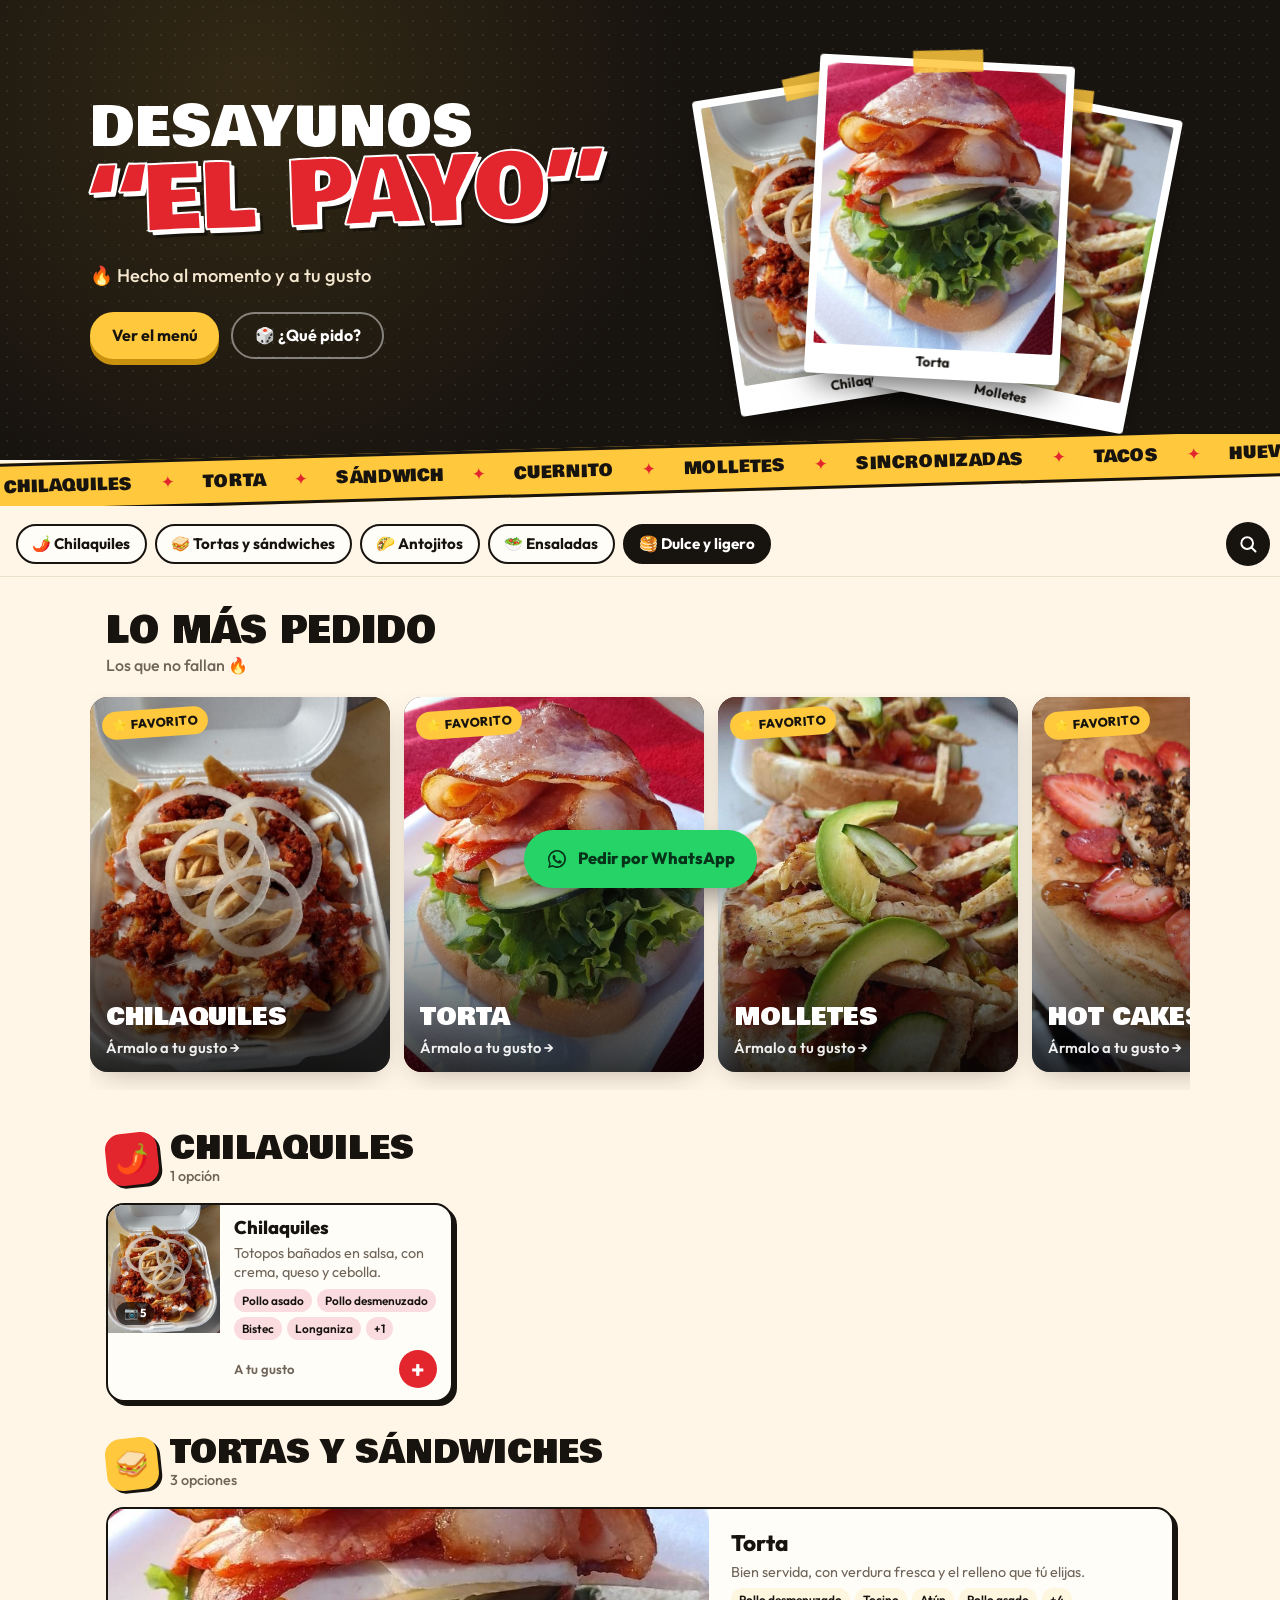
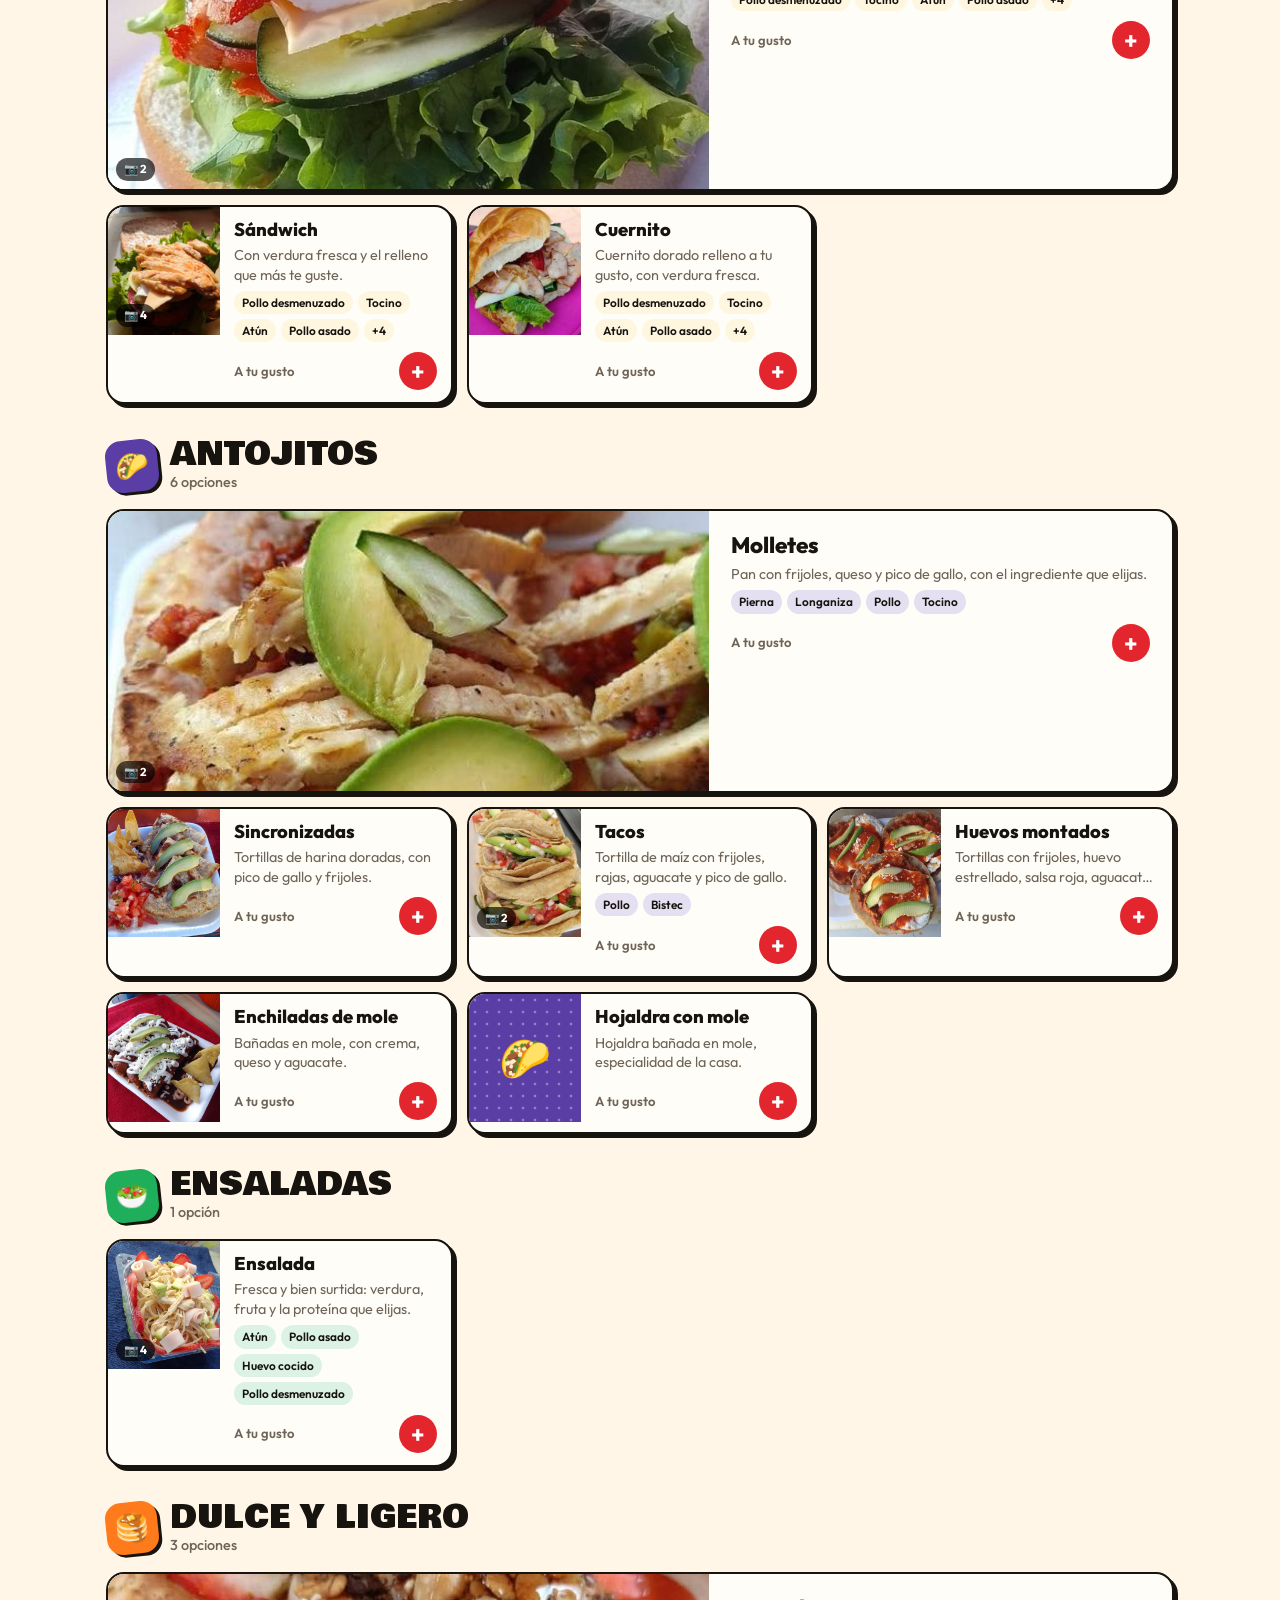
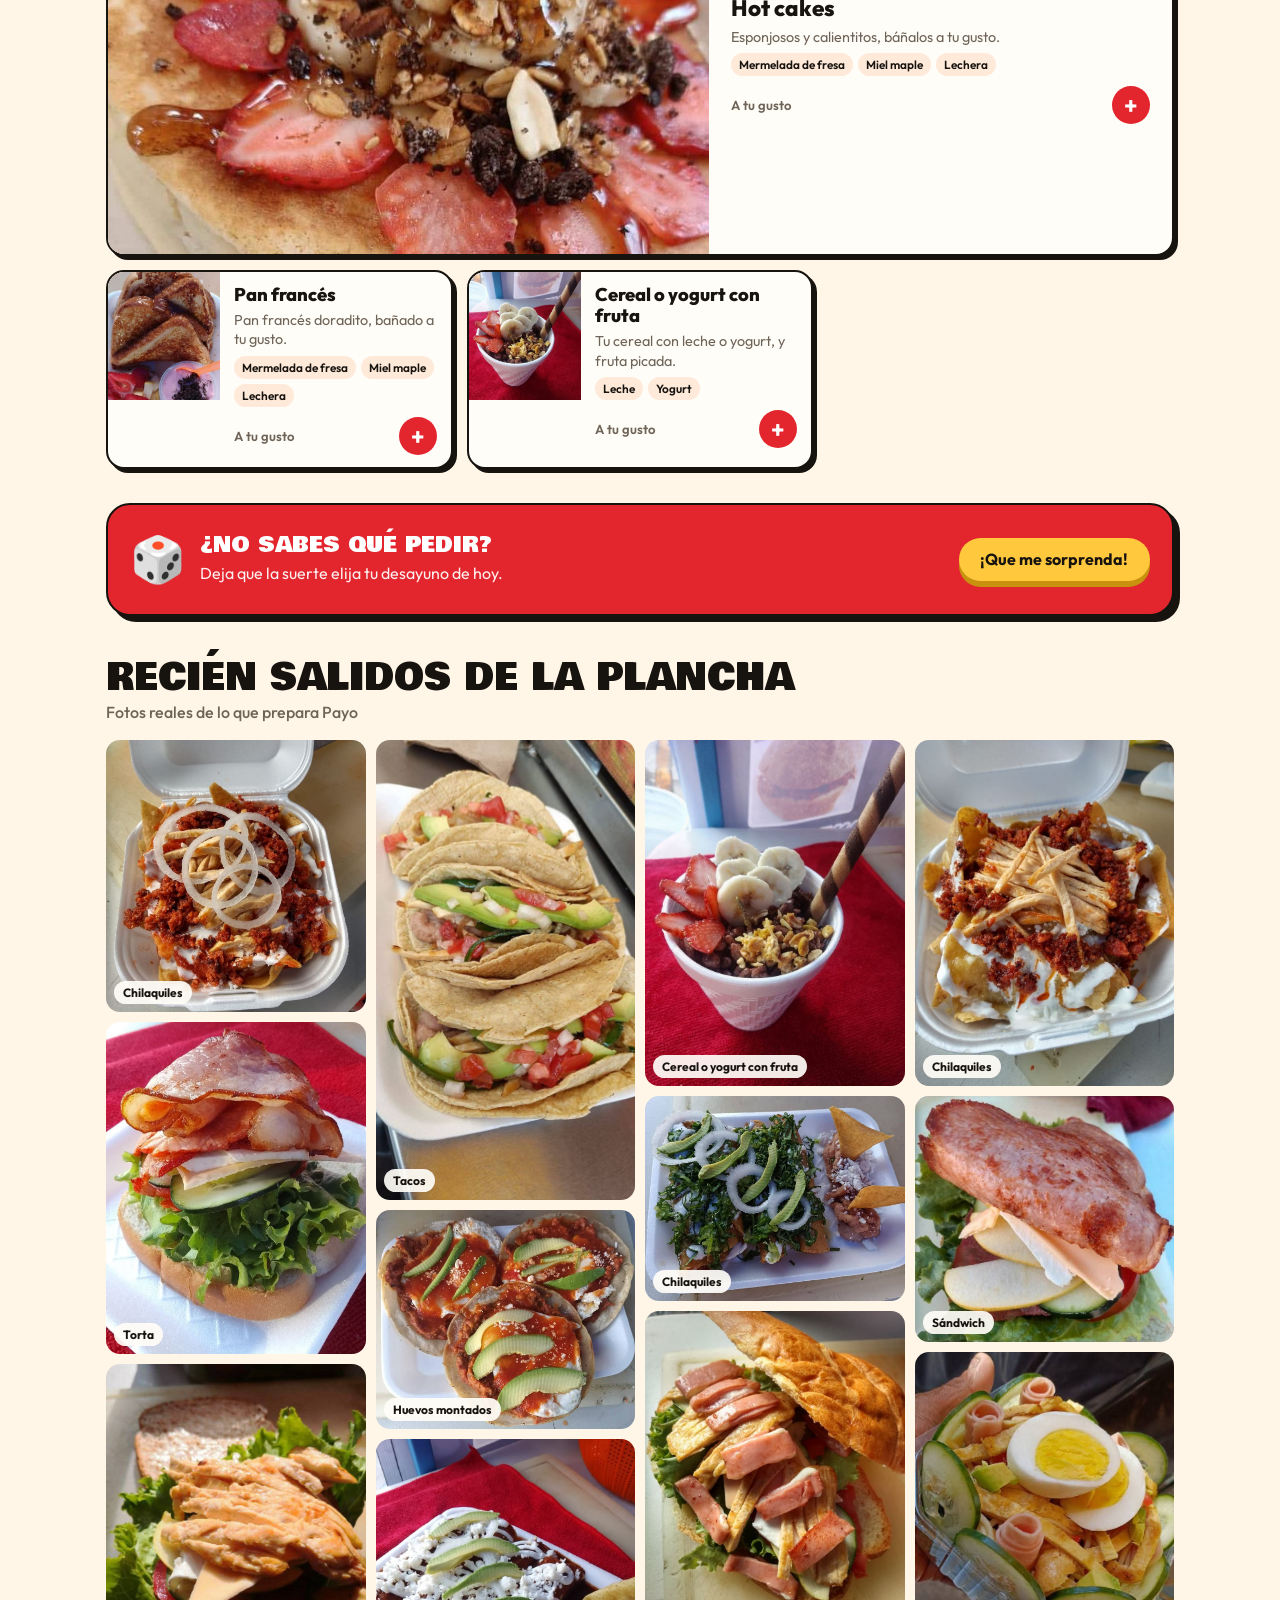
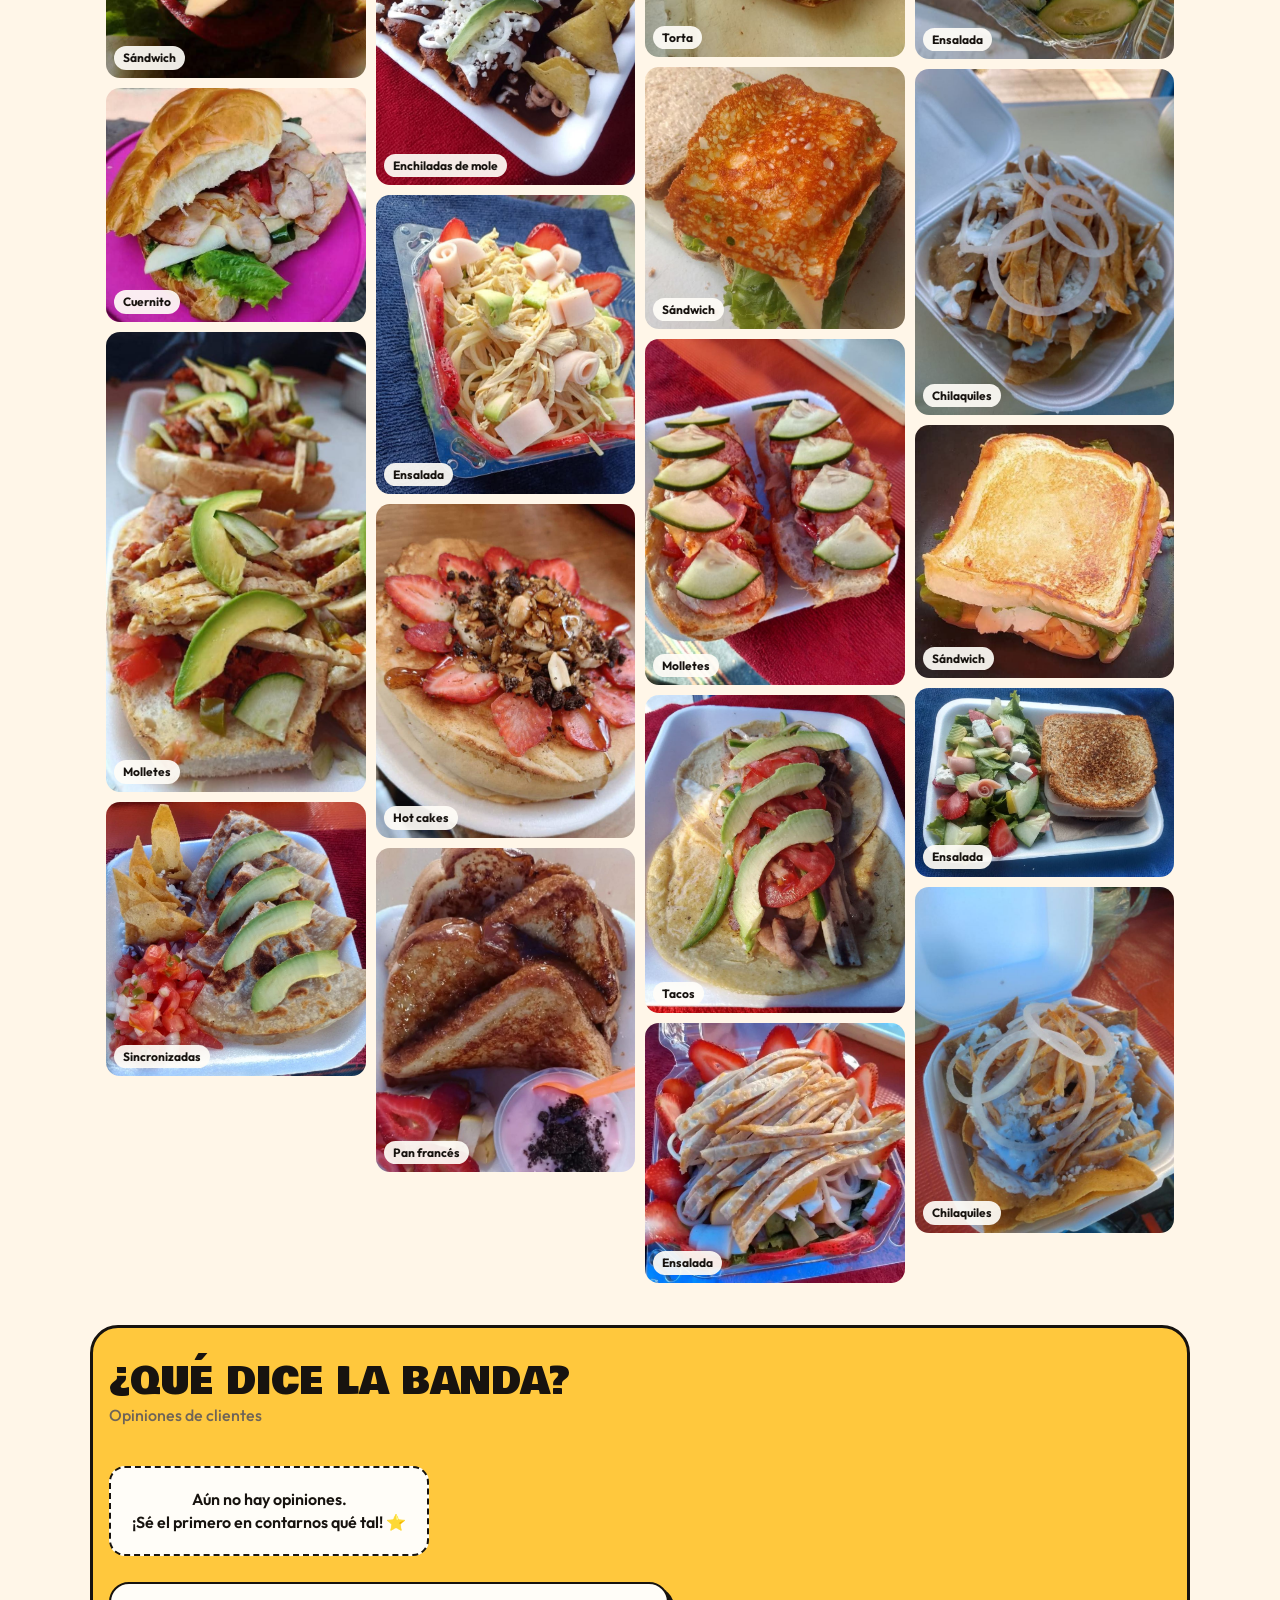
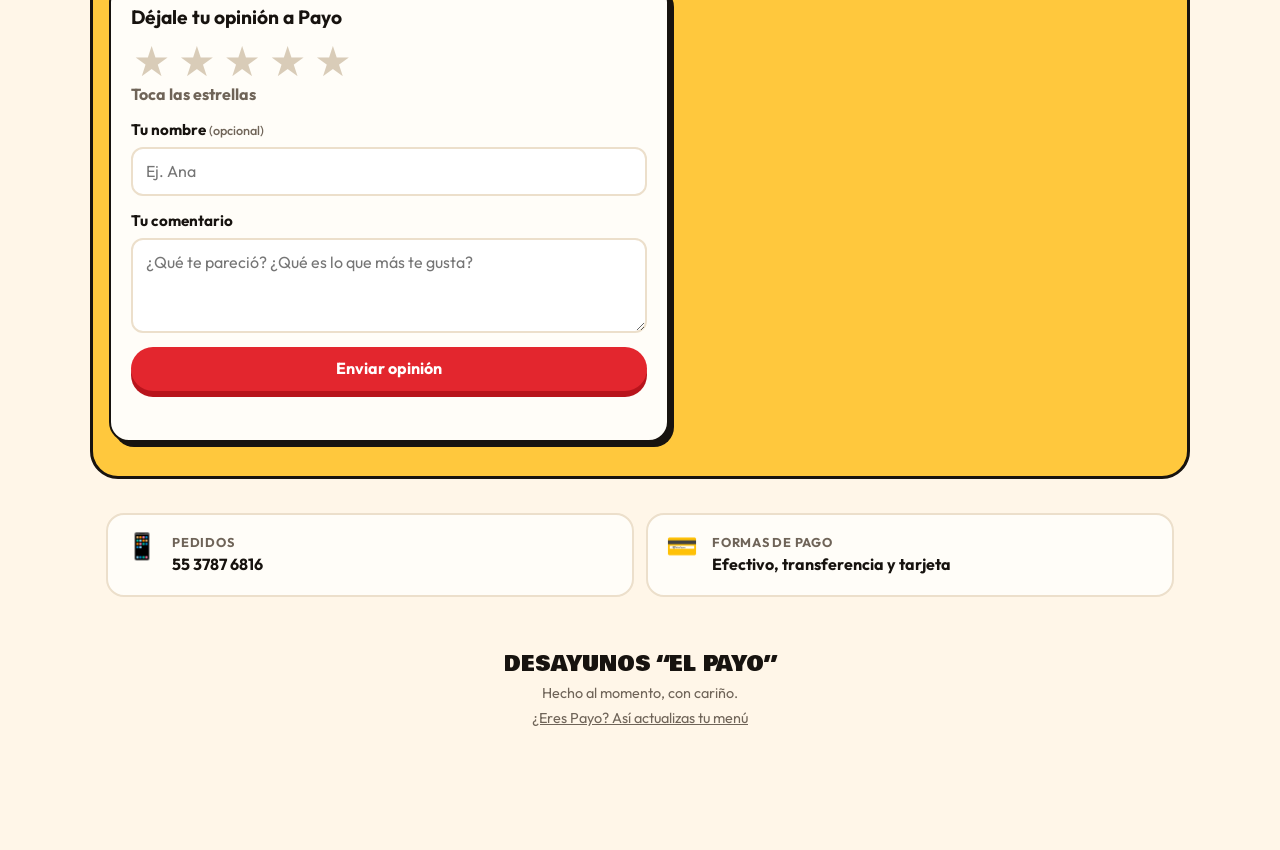
==== commit f9906f63: "Evita que toda la página se mueva de lado al hacer scroll La cinta inclinada tenía márgenes negativo" ====
--- a/index.html
+++ b/index.html
@@ -31,7 +31,7 @@
     <div class="hero-photos" id="hero-fotos" aria-hidden="true"></div>
   </header>
 
-  <div class="marquee" aria-hidden="true"><div class="marquee-track" id="marquee"></div></div>
+  <div class="marquee-wrap" aria-hidden="true"><div class="marquee"><div class="marquee-track" id="marquee"></div></div></div>
 
   <div class="aviso" id="aviso" hidden></div>
 
--- a/estilos.css
+++ b/estilos.css
@@ -30,6 +30,7 @@
   line-height: 1.45;
   padding-bottom: calc(88px + var(--safe-b));
   overflow-x: hidden;
+  overscroll-behavior-x: none; /* sin rebote ni arrastre lateral de toda la página */
 }
 body.no-scroll { overflow: hidden; }
 img { display: block; max-width: 100%; }
@@ -116,9 +117,11 @@
 }
 
 /* ---------- cinta de nombres ---------- */
+/* el contenedor recorta la cinta inclinada para que nunca ensanche la página */
+.marquee-wrap { overflow: hidden; margin: -26px 0 -12px; padding: 12px 0; position: relative; z-index: 3; pointer-events: none; }
 .marquee {
   background: var(--yellow); color: var(--ink); overflow: hidden;
-  transform: rotate(-1.6deg); margin: -14px -10px 0; position: relative; z-index: 3;
+  transform: rotate(-1.6deg); margin: 0 -10px;
   border-block: 3px solid var(--ink);
 }
 .marquee-track {
